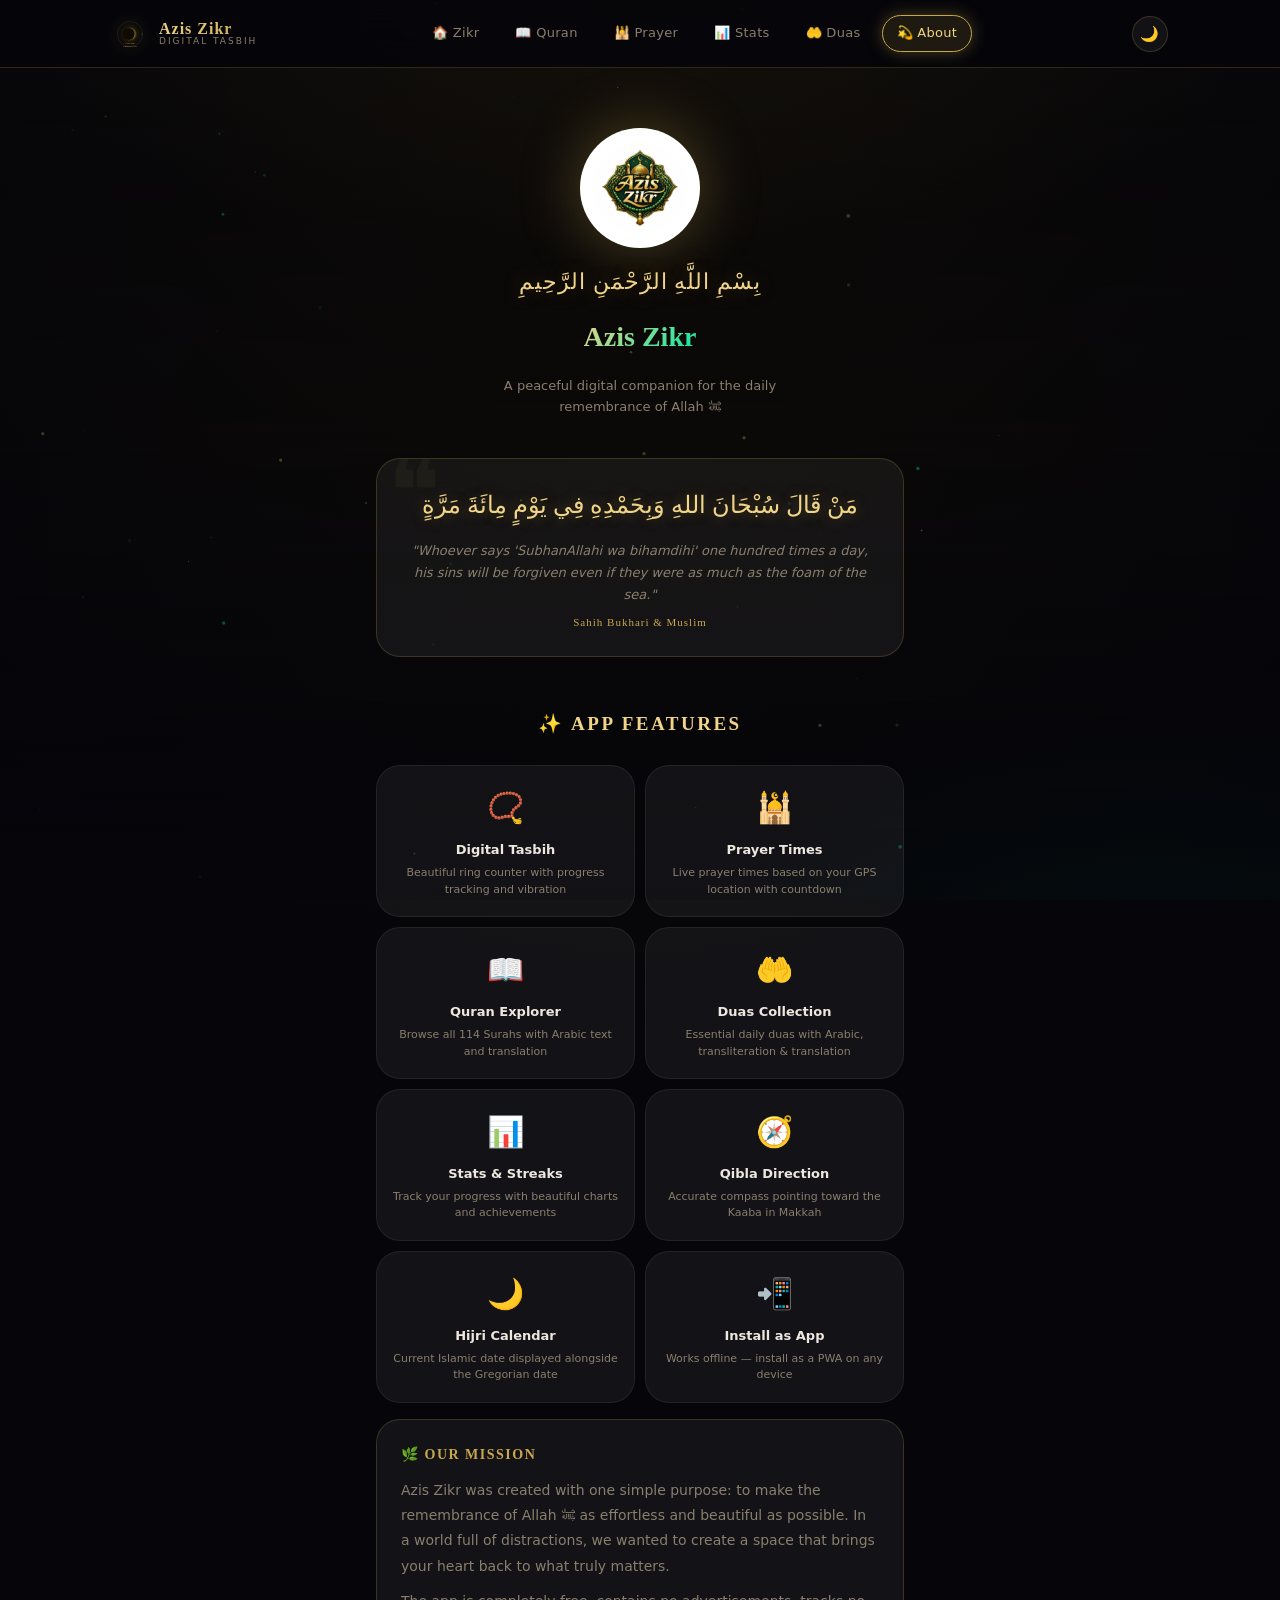
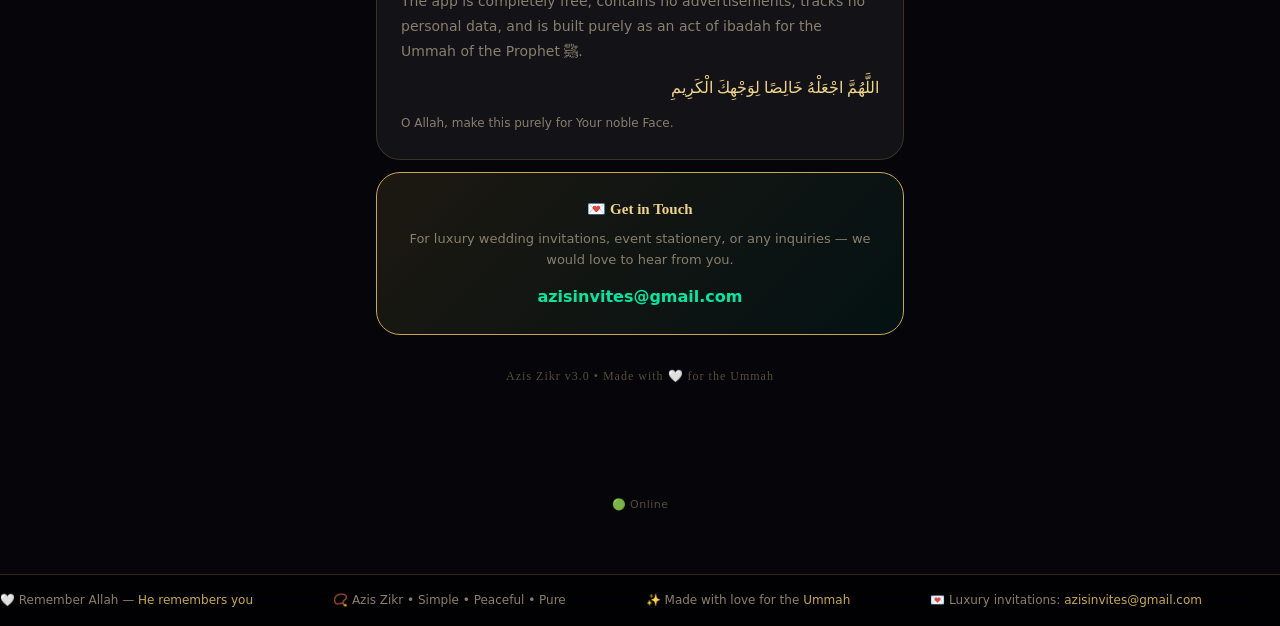
==== about.html @ 1d67a94f "Initial commit Azis Zikr website" ====
<!DOCTYPE html>
<html lang="en">

<head>
    <meta charset="UTF-8">
    <meta name="viewport" content="width=device-width,initial-scale=1">
    <title>Azis Zikr — About</title>
    <link rel="stylesheet" href="css/style.css">
    <meta name="theme-color" content="#c9a84c">
    <style>
        .about-hero {
            text-align: center;
            padding: 60px 20px 40px;
            display: flex;
            flex-direction: column;
            align-items: center;
            gap: 16px
        }

        .about-logo {
            width: 120px;
            height: 120px;
            object-fit: contain;
            border-radius: 50%;
            background: #fff;
            padding: 14px;
            box-shadow: 0 0 60px var(--gold-glow);
            animation: float 5s ease-in-out infinite
        }

        .about-hero h1 {
            font-family: 'Cinzel Decorative', serif;
            font-size: clamp(20px, 5vw, 28px);
            background: linear-gradient(135deg, var(--gold-lt), var(--teal));
            -webkit-background-clip: text;
            -webkit-text-fill-color: transparent;
            background-clip: text
        }

        .about-hero .bismillah {
            font-family: 'Amiri', serif;
            font-size: 22px;
            color: var(--gold-lt);
            text-shadow: 0 0 20px var(--gold-glow);
            letter-spacing: 1px
        }

        .feature-grid {
            display: grid;
            grid-template-columns: repeat(2, 1fr);
            gap: 10px;
            margin-bottom: 16px
        }

        @media(max-width:400px) {
            .feature-grid {
                grid-template-columns: 1fr
            }
        }

        .feature-tile {
            background: var(--surface);
            border: 1px solid var(--border2);
            border-radius: var(--radius-lg);
            padding: 18px 14px;
            text-align: center;
            transition: all .25s
        }

        .feature-tile:hover {
            border-color: var(--gold);
            background: var(--gold-glass);
            box-shadow: 0 0 16px rgba(201, 168, 76, .1);
            transform: translateY(-2px)
        }

        .ft-icon {
            font-size: 30px;
            margin-bottom: 8px
        }

        .ft-title {
            font-size: 13px;
            font-weight: 600;
            color: var(--text);
            margin-bottom: 4px
        }

        .ft-desc {
            font-size: 11px;
            color: var(--text-muted);
            line-height: 1.5
        }

        .about-text-card {
            background: var(--surface);
            border: 1px solid var(--border);
            border-radius: var(--radius-lg);
            padding: 24px;
            margin-bottom: 12px
        }

        .about-text-card h3 {
            font-family: 'Cinzel', serif;
            font-size: 14px;
            color: var(--gold);
            letter-spacing: 1.5px;
            text-transform: uppercase;
            margin-bottom: 12px
        }

        .about-text-card p {
            font-size: 14px;
            color: var(--text-muted);
            line-height: 1.8;
            margin-bottom: 10px
        }

        .about-text-card p:last-child {
            margin-bottom: 0
        }

        .contact-card {
            background: linear-gradient(135deg, rgba(201, 168, 76, .12), rgba(0, 232, 162, .06));
            border: 1px solid var(--gold);
            border-radius: var(--radius-lg);
            padding: 24px;
            text-align: center;
            margin-bottom: 12px
        }

        .contact-card h3 {
            font-family: 'Cinzel', serif;
            font-size: 15px;
            color: var(--gold-lt);
            margin-bottom: 8px
        }

        .contact-card p {
            font-size: 13px;
            color: var(--text-muted);
            margin-bottom: 14px
        }

        .contact-card a {
            color: var(--teal);
            text-decoration: none;
            font-weight: 600
        }

        .contact-card a:hover {
            color: var(--gold-lt)
        }

        .hadith-card {
            background: var(--surface);
            border: 1px solid var(--border);
            border-radius: var(--radius-lg);
            padding: 24px;
            text-align: center;
            position: relative;
            overflow: hidden;
            margin-bottom: 12px
        }

        .hadith-card::before {
            content: '❝';
            position: absolute;
            top: -15px;
            left: 10px;
            font-size: 100px;
            color: var(--gold);
            opacity: .05;
            font-family: 'Amiri', serif;
            line-height: 1
        }

        .hadith-arabic {
            font-family: 'Amiri', serif;
            font-size: clamp(18px, 4vw, 24px);
            color: var(--gold-lt);
            direction: rtl;
            line-height: 1.9;
            margin-bottom: 12px;
            text-shadow: 0 0 15px var(--gold-glow)
        }

        .hadith-en {
            font-size: 13px;
            color: var(--text-muted);
            font-style: italic;
            line-height: 1.7;
            margin-bottom: 8px
        }

        .hadith-src {
            font-family: 'Cinzel', serif;
            font-size: 11px;
            color: var(--gold);
            letter-spacing: 1px
        }

        .version-badge {
            text-align: center;
            padding: 20px;
            font-size: 12px;
            color: var(--text-dim);
            font-family: 'Cinzel', serif;
            letter-spacing: 1px
        }
    </style>
</head>

<body>
    <canvas id="particles"></canvas>
    <video id="bgVideo" autoplay muted loop playsinline>
        <source src="assets/video/background.mp4" type="video/mp4">
    </video>
    <div class="page-overlay"></div>

    <header class="header" id="siteHeader">
        <div class="header-inner">
            <a href="index.html" class="logo">
                <img src="assets/logo.svg" alt="">
                <div class="logo-text"><span class="brand">Azis Zikr</span><span class="tagline">Digital Tasbih</span>
                </div>
            </a>
            <nav class="nav" id="navMenu">
                <a href="index.html">🏠 Zikr</a>
                <a href="quran.html">📖 Quran</a>
                <a href="prayer.html">🕌 Prayer</a>
                <a href="stats.html">📊 Stats</a>
                <a href="duas.html">🤲 Duas</a>
                <a href="about.html">💫 About</a>
            </nav>
            <div class="hdr-right">
                <button class="icon-btn" id="themeBtn">🌙</button>
                <button class="hamburger" id="ham"><span></span><span></span><span></span></button>
            </div>
        </div>
    </header>

    <div class="about-hero">
        <img src="assets/logo1.png" alt="Azis Zikr" class="about-logo">
        <div class="bismillah">بِسْمِ اللَّهِ الرَّحْمَنِ الرَّحِيمِ</div>
        <h1>Azis Zikr</h1>
        <p style="color:var(--text-muted);font-size:13px;max-width:360px">A peaceful digital companion for the daily
            remembrance of Allah ﷻ</p>
    </div>

    <div class="page-wrap" style="padding-top:0">

        <!-- HADITH -->
        <div class="hadith-card">
            <div class="hadith-arabic">مَنْ قَالَ سُبْحَانَ اللهِ وَبِحَمْدِهِ فِي يَوْمٍ مِائَةَ مَرَّةٍ</div>
            <div class="hadith-en">"Whoever says 'SubhanAllahi wa bihamdihi' one hundred times a day, his sins will be
                forgiven even if they were as much as the foam of the sea."</div>
            <div class="hadith-src">Sahih Bukhari & Muslim</div>
        </div>

        <!-- FEATURES -->
        <div class="sec-head">
            <h2>✨ App Features</h2>
        </div>
        <div class="feature-grid">
            <div class="feature-tile">
                <div class="ft-icon">📿</div>
                <div class="ft-title">Digital Tasbih</div>
                <div class="ft-desc">Beautiful ring counter with progress tracking and vibration</div>
            </div>
            <div class="feature-tile">
                <div class="ft-icon">🕌</div>
                <div class="ft-title">Prayer Times</div>
                <div class="ft-desc">Live prayer times based on your GPS location with countdown</div>
            </div>
            <div class="feature-tile">
                <div class="ft-icon">📖</div>
                <div class="ft-title">Quran Explorer</div>
                <div class="ft-desc">Browse all 114 Surahs with Arabic text and translation</div>
            </div>
            <div class="feature-tile">
                <div class="ft-icon">🤲</div>
                <div class="ft-title">Duas Collection</div>
                <div class="ft-desc">Essential daily duas with Arabic, transliteration & translation</div>
            </div>
            <div class="feature-tile">
                <div class="ft-icon">📊</div>
                <div class="ft-title">Stats & Streaks</div>
                <div class="ft-desc">Track your progress with beautiful charts and achievements</div>
            </div>
            <div class="feature-tile">
                <div class="ft-icon">🧭</div>
                <div class="ft-title">Qibla Direction</div>
                <div class="ft-desc">Accurate compass pointing toward the Kaaba in Makkah</div>
            </div>
            <div class="feature-tile">
                <div class="ft-icon">🌙</div>
                <div class="ft-title">Hijri Calendar</div>
                <div class="ft-desc">Current Islamic date displayed alongside the Gregorian date</div>
            </div>
            <div class="feature-tile">
                <div class="ft-icon">📲</div>
                <div class="ft-title">Install as App</div>
                <div class="ft-desc">Works offline — install as a PWA on any device</div>
            </div>
        </div>

        <!-- ABOUT TEXT -->
        <div class="about-text-card">
            <h3>🌿 Our Mission</h3>
            <p>Azis Zikr was created with one simple purpose: to make the remembrance of Allah ﷻ as effortless and
                beautiful as possible. In a world full of distractions, we wanted to create a space that brings your
                heart back to what truly matters.</p>
            <p>The app is completely free, contains no advertisements, tracks no personal data, and is built purely as
                an act of ibadah for the Ummah of the Prophet ﷺ.</p>
            <p style="color:var(--gold-lt);font-family:'Amiri',serif;font-size:16px;direction:rtl;text-align:right">
                اللَّهُمَّ اجْعَلْهُ خَالِصًا لِوَجْهِكَ الْكَرِيمِ</p>
            <p style="font-size:12px">O Allah, make this purely for Your noble Face.</p>
        </div>

        <!-- CONTACT -->
        <div class="contact-card">
            <h3>💌 Get in Touch</h3>
            <p>For luxury wedding invitations, event stationery, or any inquiries — we would love to hear from you.</p>
            <a href="mailto:azisinvites@gmail.com">azisinvites@gmail.com</a>
        </div>

        <div class="version-badge">Azis Zikr v3.0 • Made with 🤍 for the Ummah</div>
    </div>

    <div id="netStatus"></div>
    <footer class="footer">
        <div class="footer-ticker">
            <div class="footer-track">
                <span>🤍 Remember Allah — <em>He remembers you</em></span>
                <span>📿 Azis Zikr • Simple • Peaceful • Pure</span>
                <span>✨ Made with love for the <em>Ummah</em></span>
                <span>💌 Luxury invitations: <em>azisinvites@gmail.com</em></span>
                <span>🤍 Remember Allah — <em>He remembers you</em></span>
                <span>📿 Azis Zikr • Simple • Peaceful • Pure</span>
                <span>✨ Made with love for the <em>Ummah</em></span>
                <span>💌 Luxury invitations: <em>azisinvites@gmail.com</em></span>
            </div>
        </div>
    </footer>
    <script src="js/app.js"></script>
</body>

</html>
---- css/style.css ----
/* =====================================================
   AZIS ZIKR — LUXURY DESIGN SYSTEM v3.0
   Deep Midnight × Antique Gold × Sacred Teal
===================================================== */

/* ── FONTS loaded via <link> in HTML (non-blocking) ── */

/* ── TOKENS ── */
:root {
    --gold: #c9a84c;
    --gold-lt: #f0d488;
    --gold-dk: #8a6d28;
    --gold-glow: rgba(201, 168, 76, .35);
    --gold-glass: rgba(201, 168, 76, .12);
    --teal: #00e8a2;
    --teal-glow: rgba(0, 232, 162, .25);
    --teal-glass: rgba(0, 232, 162, .1);
    --bg: #05050a;
    --bg2: #08080f;
    --surface: rgba(255, 255, 255, .055);
    --surface2: rgba(255, 255, 255, .09);
    --border: rgba(201, 168, 76, .22);
    --border2: rgba(255, 255, 255, .07);
    --text: #ede8df;
    --text-muted: #8a7f6d;
    --text-dim: #544d3f;
    --header-h: 68px;
    --max-w: 560px;
    --radius: 16px;
    --radius-lg: 24px;
    --ease: cubic-bezier(.4, 0, .2, 1);
    --spring: cubic-bezier(.34, 1.56, .64, 1);
}

/* ── RESET ── */
*,
*::before,
*::after {
    box-sizing: border-box;
    margin: 0;
    padding: 0
}

html {
    scroll-behavior: smooth;
    -webkit-tap-highlight-color: transparent
}

body {
    font-family: 'Poppins', system-ui, -apple-system, sans-serif;
    background: var(--bg);
    color: var(--text);
    overflow-x: hidden;
    min-height: 100vh;
    line-height: 1.6;
    background-image: radial-gradient(ellipse 120% 80% at 50% 0%, rgba(20, 15, 5, .95) 0%, rgba(5, 5, 10, 1) 60%)
}

a {
    text-decoration: none;
    color: inherit
}

img {
    max-width: 100%;
    display: block
}

button {
    font-family: 'Poppins', system-ui, sans-serif;
    cursor: pointer;
    border: none;
    background: none
}

input,
select,
textarea {
    font-family: 'Poppins', system-ui, sans-serif
}

::-webkit-scrollbar {
    width: 5px
}

::-webkit-scrollbar-track {
    background: #0a0a12
}

::-webkit-scrollbar-thumb {
    background: var(--gold-dk);
    border-radius: 3px
}

::selection {
    background: var(--gold-glass);
    color: var(--gold-lt)
}

/* ── BACKGROUND ── */
#bgVideo {
    position: fixed;
    inset: 0;
    width: 100%;
    height: 100%;
    object-fit: cover;
    z-index: -10;
    filter: brightness(.18) saturate(.5)
}

.page-overlay {
    position: fixed;
    inset: 0;
    z-index: -5;
    pointer-events: none;
    background: radial-gradient(ellipse 90% 60% at 50% -10%, rgba(201, 168, 76, .07) 0%, transparent 65%),
        radial-gradient(ellipse 60% 50% at 90% 110%, rgba(0, 180, 120, .05) 0%, transparent 60%),
        linear-gradient(180deg, rgba(5, 5, 10, .6) 0%, rgba(5, 5, 10, .25) 50%, rgba(5, 5, 10, .8) 100%)
}

#particles {
    position: fixed;
    inset: 0;
    z-index: -4;
    pointer-events: none;
    opacity: .55
}

/* ── SPLASH ── */
#splash {
    position: fixed;
    inset: 0;
    background: var(--bg);
    display: flex;
    flex-direction: column;
    align-items: center;
    justify-content: center;
    z-index: 9999;
    gap: 18px
}

#splash.hidden,
#splash[style*="display:none"] {
    display: none !important;
    opacity: 0 !important;
    visibility: hidden !important
}

#splash img {
    width: 110px;
    height: 110px;
    border-radius: 50%;
    background: #fff;
    padding: 12px;
    box-shadow: 0 0 60px var(--gold-glow), 0 0 120px rgba(201, 168, 76, .15)
}

#splash .splash-title {
    font-family: 'Cinzel', serif;
    font-size: 22px;
    color: var(--gold);
    letter-spacing: 3px
}

#splash .splash-arabic {
    font-family: 'Amiri', serif;
    font-size: 18px;
    color: var(--text-muted)
}

#splash .splash-bar {
    width: 140px;
    height: 2px;
    background: var(--surface);
    border-radius: 2px;
    overflow: hidden
}

#splash .splash-fill {
    height: 100%;
    background: linear-gradient(90deg, var(--gold), var(--teal));
    border-radius: 2px;
    animation: splashLoad 0.7s ease both
}

@keyframes splashPulse {
    from {
        box-shadow: 0 0 30px var(--gold-glow)
    }

    to {
        box-shadow: 0 0 80px var(--gold-glow), 0 0 160px rgba(201, 168, 76, .12)
    }
}

@keyframes splashLoad {
    from {
        width: 0
    }

    to {
        width: 100%
    }
}

/* ── HEADER ── */
.header {
    position: sticky;
    top: 0;
    z-index: 2000;
    height: var(--header-h);
    background: rgba(5, 5, 10, .88);
    backdrop-filter: blur(22px);
    -webkit-backdrop-filter: blur(22px);
    border-bottom: 1px solid var(--border);
    transition: all .3s var(--ease)
}

.header.scrolled {
    background: rgba(5, 5, 10, .97);
    box-shadow: 0 8px 40px rgba(0, 0, 0, .7), 0 1px 0 var(--border)
}

.header-inner {
    max-width: 1100px;
    margin: auto;
    height: 100%;
    display: flex;
    align-items: center;
    justify-content: space-between;
    padding: 0 22px;
    gap: 12px
}

/* ── LOGO ── */
.logo {
    display: flex;
    align-items: center;
    gap: 11px;
    flex-shrink: 0
}

.logo img {
    width: 36px;
    height: 36px;
    object-fit: contain;
    filter: drop-shadow(0 0 10px var(--gold-glow));
    transition: transform .3s var(--spring)
}

.logo:hover img {
    transform: scale(1.1) rotate(-5deg)
}

.logo-text {
    display: flex;
    flex-direction: column;
    line-height: 1.1
}

.logo-text .brand {
    font-family: 'Cinzel', serif;
    font-size: 16px;
    font-weight: 700;
    background: linear-gradient(135deg, var(--gold-lt), var(--gold));
    -webkit-background-clip: text;
    -webkit-text-fill-color: transparent;
    background-clip: text;
    letter-spacing: 1px
}

.logo-text .tagline {
    font-size: 9px;
    color: var(--text-muted);
    letter-spacing: 2px;
    text-transform: uppercase
}

/* ── NAV ── */
.nav {
    display: flex;
    gap: 6px;
    align-items: center
}

.nav a {
    color: var(--text-muted);
    font-size: 13px;
    font-weight: 500;
    padding: 7px 14px;
    border-radius: 100px;
    border: 1px solid transparent;
    transition: all .25s var(--ease);
    letter-spacing: .3px;
    white-space: nowrap
}

.nav a:hover {
    color: var(--gold);
    background: var(--gold-glass);
    border-color: var(--border)
}

.nav a.active {
    color: var(--gold-lt);
    background: var(--gold-glass);
    border-color: var(--gold);
    box-shadow: 0 0 16px var(--gold-glow)
}

/* ── RIGHT ── */
.hdr-right {
    display: flex;
    align-items: center;
    gap: 7px
}

.icon-btn {
    width: 36px;
    height: 36px;
    border-radius: 50%;
    border: 1px solid var(--border);
    background: var(--surface);
    color: var(--text);
    display: flex;
    align-items: center;
    justify-content: center;
    font-size: 15px;
    transition: all .25s var(--ease);
    flex-shrink: 0
}

.icon-btn:hover {
    background: var(--gold-glass);
    border-color: var(--gold);
    color: var(--gold);
    transform: scale(1.1);
    box-shadow: 0 0 16px var(--gold-glow)
}

/* ── HAMBURGER ── */
.hamburger {
    display: none;
    flex-direction: column;
    justify-content: space-between;
    width: 26px;
    height: 18px;
    padding: 0;
    background: none;
    border: none;
    cursor: pointer
}

.hamburger span {
    display: block;
    height: 2px;
    border-radius: 2px;
    background: var(--gold);
    transition: all .3s var(--ease);
    box-shadow: 0 0 5px var(--gold-glow)
}

.hamburger.active span:nth-child(1) {
    transform: rotate(45deg) translate(4px, 4px)
}

.hamburger.active span:nth-child(2) {
    opacity: 0;
    transform: scaleX(0)
}

.hamburger.active span:nth-child(3) {
    transform: rotate(-45deg) translate(4px, -4px)
}

@media(max-width:820px) {
    .nav {
        position: fixed;
        top: var(--header-h);
        right: -280px;
        width: 260px;
        height: calc(100vh - var(--header-h));
        background: rgba(6, 6, 12, .98);
        flex-direction: column;
        align-items: stretch;
        padding: 28px 20px;
        gap: 6px;
        transition: right .35s var(--ease);
        backdrop-filter: blur(24px);
        border-left: 1px solid var(--border);
        z-index: 9999;
        overflow-y: auto
    }

    .nav.active {
        right: 0
    }

    .nav a {
        padding: 13px 18px;
        border-radius: 12px;
        font-size: 15px
    }

    .hamburger {
        display: flex
    }
}

/* ── PAGE WRAPPER ── */
.page-wrap {
    max-width: var(--max-w);
    margin: 0 auto;
    padding: 0 16px 80px
}

/* ── SECTION HEADERS ── */
.sec-head {
    text-align: center;
    padding: 40px 16px 20px;
    max-width: var(--max-w);
    margin: auto
}

.sec-head h2 {
    font-family: 'Cinzel', serif;
    font-size: clamp(15px, 3.5vw, 19px);
    color: var(--gold-lt);
    letter-spacing: 2.5px;
    text-transform: uppercase;
    margin-bottom: 6px
}

.sec-head p {
    font-size: 13px;
    color: var(--text-muted);
    line-height: 1.6
}

.sec-divider {
    display: flex;
    align-items: center;
    gap: 14px;
    padding: 8px 0 4px;
    max-width: var(--max-w);
    margin: auto
}

.sec-divider::before,
.sec-divider::after {
    content: '';
    flex: 1;
    height: 1px;
    background: linear-gradient(90deg, transparent, var(--border), transparent)
}

.sec-divider span {
    font-family: 'Amiri', serif;
    font-size: 18px;
    color: var(--gold);
    opacity: .7
}

/* ── GLASS CARD ── */
.glass-card {
    background: var(--surface);
    backdrop-filter: blur(16px);
    -webkit-backdrop-filter: blur(16px);
    border: 1px solid var(--border);
    border-radius: var(--radius-lg);
    overflow: hidden;
    transition: border-color .25s, box-shadow .25s
}

.glass-card:hover {
    border-color: rgba(201, 168, 76, .4);
    box-shadow: 0 8px 32px rgba(0, 0, 0, .3), 0 0 20px rgba(201, 168, 76, .06)
}

/* ── BUTTONS ── */
.btn {
    display: inline-flex;
    align-items: center;
    justify-content: center;
    gap: 8px;
    padding: 13px 26px;
    border-radius: var(--radius);
    font-size: 14px;
    font-weight: 600;
    transition: all .25s var(--ease);
    cursor: pointer;
    letter-spacing: .3px;
    white-space: nowrap
}

.btn-gold {
    background: linear-gradient(135deg, rgba(201, 168, 76, .25), rgba(201, 168, 76, .1));
    border: 1px solid var(--gold);
    color: var(--gold-lt);
    box-shadow: 0 0 20px rgba(201, 168, 76, .1), inset 0 1px 0 rgba(255, 255, 255, .06)
}

.btn-gold:hover {
    background: linear-gradient(135deg, rgba(201, 168, 76, .4), rgba(201, 168, 76, .2));
    box-shadow: 0 0 35px var(--gold-glow);
    transform: translateY(-2px)
}

.btn-gold:active {
    transform: translateY(0)
}

.btn-ghost {
    border: 1px solid var(--border2);
    color: var(--text-muted);
    background: var(--surface)
}

.btn-ghost:hover {
    border-color: var(--border);
    color: var(--gold);
    background: var(--gold-glass);
    transform: translateY(-1px)
}

.btn-teal {
    background: linear-gradient(135deg, rgba(0, 232, 162, .2), rgba(0, 232, 162, .08));
    border: 1px solid rgba(0, 232, 162, .4);
    color: var(--teal)
}

.btn-teal:hover {
    background: linear-gradient(135deg, rgba(0, 232, 162, .35), rgba(0, 232, 162, .15));
    box-shadow: 0 0 24px var(--teal-glow);
    transform: translateY(-2px)
}

.btn-block {
    width: 100%;
    max-width: var(--max-w)
}

.btn-sm {
    padding: 8px 16px;
    font-size: 12px;
    border-radius: 10px
}

.btn-icon {
    width: 38px;
    height: 38px;
    padding: 0;
    border-radius: 50%;
    flex-shrink: 0
}

/* ── HERO ── */
.hero {
    min-height: calc(100vh - var(--header-h));
    display: flex;
    flex-direction: column;
    align-items: center;
    justify-content: center;
    gap: 20px;
    padding: 50px 20px 40px;
    text-align: center
}

.hero-logo {
    width: 130px;
    height: 130px;
    object-fit: contain;
    border-radius: 50%;
    background: #fff;
    padding: 14px;
    box-shadow: 0 0 50px var(--gold-glow), 0 24px 60px rgba(0, 0, 0, .5);
    animation: float 5s ease-in-out infinite
}

@keyframes float {

    0%,
    100% {
        transform: translateY(0);
        box-shadow: 0 0 50px var(--gold-glow), 0 24px 60px rgba(0, 0, 0, .5)
    }

    50% {
        transform: translateY(-12px);
        box-shadow: 0 0 70px var(--gold-glow), 0 36px 80px rgba(0, 0, 0, .4)
    }
}

.hero-bismillah {
    font-family: 'Amiri', serif;
    font-size: clamp(20px, 5vw, 30px);
    color: var(--gold-lt);
    text-shadow: 0 0 30px var(--gold-glow);
    letter-spacing: 1px;
    line-height: 1.5
}

.hero-sub {
    font-size: 13px;
    color: var(--text-muted);
    max-width: 380px
}

/* ── STATS PILLS ── */
.stats-row {
    display: flex;
    gap: 12px;
    flex-wrap: wrap;
    justify-content: center
}

.stat-pill {
    background: var(--surface);
    border: 1px solid var(--border);
    border-radius: 100px;
    padding: 9px 20px;
    display: flex;
    align-items: center;
    gap: 10px;
    backdrop-filter: blur(10px);
    transition: all .25s
}

.stat-pill:hover {
    border-color: rgba(201, 168, 76, .4);
    background: var(--gold-glass)
}

.stat-pill .icon {
    font-size: 18px
}

.stat-pill .val {
    font-family: 'Cinzel', serif;
    font-size: 17px;
    font-weight: 700;
    color: var(--teal);
    text-shadow: 0 0 12px var(--teal-glow);
    line-height: 1
}

.stat-pill .lbl {
    font-size: 10px;
    color: var(--text-muted);
    text-transform: uppercase;
    letter-spacing: .8px
}

/* ── TASBIH ── */
.tasbih-section {
    display: flex;
    flex-direction: column;
    align-items: center;
    gap: 16px;
    padding: 10px 0
}

.tasbih-ring {
    position: relative;
    width: 170px;
    height: 170px
}

.tasbih-svg {
    position: absolute;
    inset: 0;
    transform: rotate(-90deg)
}

.tasbih-svg .track {
    fill: none;
    stroke: rgba(255, 255, 255, .06);
    stroke-width: 3
}

.tasbih-svg .fill {
    fill: none;
    stroke: url(#ringGrad);
    stroke-width: 3;
    stroke-linecap: round;
    stroke-dasharray: 502;
    stroke-dashoffset: 502;
    transition: stroke-dashoffset .4s var(--ease)
}

#tasbihBtn {
    width: 150px;
    height: 150px;
    border-radius: 50%;
    border: 1.5px solid var(--gold);
    background: radial-gradient(circle at 38% 38%, rgba(201, 168, 76, .18), rgba(5, 5, 10, .95));
    color: var(--gold-lt);
    font-family: 'Cinzel', serif;
    font-size: 42px;
    font-weight: 700;
    cursor: pointer;
    transition: all .2s var(--ease);
    position: absolute;
    inset: 10px;
    display: flex;
    align-items: center;
    justify-content: center;
    box-shadow: 0 0 30px var(--gold-glow), inset 0 0 30px rgba(201, 168, 76, .04);
    overflow: hidden
}

#tasbihBtn:hover {
    transform: scale(1.04);
    box-shadow: 0 0 55px var(--gold-glow)
}

#tasbihBtn:active {
    transform: scale(.95)
}

#tasbihBtn.pop {
    animation: tapPop .25s var(--spring)
}

@keyframes tapPop {
    0% {
        transform: scale(1)
    }

    50% {
        transform: scale(.92)
    }

    100% {
        transform: scale(1)
    }
}

.tasbih-meta {
    text-align: center
}

.tasbih-name {
    font-family: 'Amiri', serif;
    font-size: 17px;
    color: var(--gold-lt);
    letter-spacing: .5px
}

.tasbih-progress-txt {
    font-size: 12px;
    color: var(--text-muted);
    margin-top: 2px
}

.tasbih-targets {
    display: flex;
    gap: 7px;
    flex-wrap: wrap;
    justify-content: center
}

.t-chip {
    padding: 5px 14px;
    border-radius: 100px;
    border: 1px solid var(--border2);
    background: var(--surface);
    color: var(--text-muted);
    font-size: 12px;
    cursor: pointer;
    transition: all .2s;
    font-family: 'Poppins', sans-serif
}

.t-chip:hover,
.t-chip.on {
    background: var(--gold-glass);
    border-color: var(--gold);
    color: var(--gold-lt);
    box-shadow: 0 0 10px var(--gold-glow)
}

.tasbih-row {
    display: flex;
    gap: 8px;
    align-items: center;
    flex-wrap: wrap;
    justify-content: center
}

.tasbih-select {
    background: var(--surface);
    border: 1px solid var(--border);
    color: var(--text);
    border-radius: 10px;
    padding: 8px 14px;
    font-size: 13px;
    cursor: pointer;
    outline: none;
    transition: border-color .2s
}

.tasbih-select:focus {
    border-color: var(--gold)
}

/* ── ZIKR GRID ── */
.zikr-list {
    display: flex;
    flex-direction: column;
    gap: 8px
}

.zikr-card {
    background: var(--surface);
    border: 1px solid var(--border2);
    border-radius: var(--radius);
    overflow: hidden;
    transition: border-color .25s, box-shadow .25s
}

.zikr-card:hover {
    border-color: rgba(201, 168, 76, .35)
}

.zikr-card.open {
    border-color: var(--gold);
    box-shadow: 0 0 20px rgba(201, 168, 76, .1)
}

.zikr-prog-bar {
    height: 2px;
    background: rgba(255, 255, 255, .05);
    overflow: hidden
}

.zikr-prog-fill {
    height: 100%;
    background: linear-gradient(90deg, var(--gold), var(--teal));
    transition: width .4s var(--ease);
    box-shadow: 0 0 6px var(--gold-glow)
}

.zikr-top {
    display: flex;
    align-items: center;
    gap: 12px;
    padding: 14px 16px;
    cursor: pointer;
    user-select: none
}

.zikr-idx {
    width: 26px;
    height: 26px;
    border-radius: 50%;
    border: 1px solid var(--border);
    background: var(--gold-glass);
    font-size: 11px;
    color: var(--gold);
    font-weight: 600;
    display: flex;
    align-items: center;
    justify-content: center;
    flex-shrink: 0
}

.zikr-title {
    font-family: 'Amiri', serif;
    font-size: 17px;
    font-weight: 400;
    flex: 1;
    color: var(--text)
}

.zikr-badge {
    font-family: 'Cinzel', serif;
    font-size: 14px;
    color: var(--teal);
    min-width: 30px;
    text-align: right;
    text-shadow: 0 0 8px var(--teal-glow)
}

.zikr-chevron {
    color: var(--gold);
    font-size: 16px;
    transition: transform .3s var(--ease);
    flex-shrink: 0
}

.zikr-card.open .zikr-chevron {
    transform: rotate(45deg)
}

.zikr-body {
    max-height: 0;
    overflow: hidden;
    transition: max-height .35s var(--ease)
}

.zikr-card.open .zikr-body {
    max-height: 120px
}

.zikr-inner {
    padding: 4px 16px 16px;
    display: flex;
    align-items: center;
    gap: 12px
}

.zikr-num-big {
    font-family: 'Cinzel', serif;
    font-size: 34px;
    font-weight: 700;
    color: var(--teal);
    text-shadow: 0 0 16px var(--teal-glow);
    min-width: 52px
}

.zikr-btns {
    display: flex;
    gap: 7px;
    flex-wrap: wrap
}

/* ── AYAH CARD ── */
.ayah-card {
    background: var(--surface);
    border: 1px solid var(--border);
    border-radius: var(--radius-lg);
    padding: 26px 22px;
    text-align: center;
    position: relative;
    overflow: hidden;
    transition: all .3s
}

.ayah-card::before {
    content: '❝';
    position: absolute;
    top: -8px;
    left: 10px;
    font-size: 90px;
    color: var(--gold);
    opacity: .06;
    font-family: 'Amiri', serif;
    line-height: 1;
    pointer-events: none
}

.ayah-arabic {
    font-family: 'Amiri', serif;
    font-size: clamp(20px, 5vw, 28px);
    color: var(--gold-lt);
    line-height: 1.9;
    direction: rtl;
    margin-bottom: 14px;
    text-shadow: 0 0 20px var(--gold-glow)
}

.ayah-en {
    font-size: 13px;
    color: var(--text-muted);
    line-height: 1.7;
    font-style: italic;
    margin-bottom: 10px
}

.ayah-ref {
    font-family: 'Cinzel', serif;
    font-size: 11px;
    color: var(--gold);
    letter-spacing: 1.5px;
    text-transform: uppercase
}

.ayah-nav {
    display: flex;
    gap: 8px;
    justify-content: center;
    margin-top: 14px
}

/* ── PRAYER TIMES ── */
.prayer-card {
    background: var(--surface);
    border: 1px solid var(--border);
    border-radius: var(--radius-lg);
    overflow: hidden
}

.prayer-head {
    padding: 18px 20px 14px;
    text-align: center;
    border-bottom: 1px solid var(--border2)
}

.prayer-head h3 {
    font-family: 'Cinzel', serif;
    font-size: 14px;
    color: var(--gold);
    letter-spacing: 2px;
    text-transform: uppercase
}

.prayer-loc {
    font-size: 11px;
    color: var(--text-muted);
    margin-top: 4px
}

.prayer-countdown {
    font-family: 'Cinzel', serif;
    font-size: 13px;
    color: var(--teal);
    margin-top: 6px;
    text-shadow: 0 0 10px var(--teal-glow)
}

.prayer-rows {
    padding: 8px 0
}

.prayer-row {
    display: flex;
    align-items: center;
    gap: 12px;
    padding: 11px 20px;
    transition: background .2s
}

.prayer-row:hover {
    background: var(--surface2)
}

.prayer-row.nxt {
    background: var(--gold-glass);
    border-left: 2px solid var(--gold)
}

.prayer-icon {
    font-size: 16px;
    width: 24px;
    text-align: center
}

.prayer-name {
    font-size: 14px;
    font-weight: 500;
    flex: 1
}

.prayer-row.nxt .prayer-name {
    color: var(--gold-lt)
}

.nxt-badge {
    font-size: 9px;
    background: var(--gold);
    color: #000;
    padding: 2px 7px;
    border-radius: 100px;
    font-weight: 700;
    letter-spacing: .5px
}

.prayer-time {
    font-family: 'Cinzel', serif;
    font-size: 14px;
    color: var(--teal)
}

.prayer-row.nxt .prayer-time {
    color: var(--gold-lt)
}

/* ── STREAK CALENDAR ── */
.streak-card {
    background: var(--surface);
    border: 1px solid var(--border);
    border-radius: var(--radius-lg);
    padding: 20px
}

.streak-top {
    display: flex;
    justify-content: space-between;
    align-items: center;
    margin-bottom: 16px
}

.streak-top h3 {
    font-family: 'Cinzel', serif;
    font-size: 13px;
    color: var(--gold);
    letter-spacing: 1.5px;
    text-transform: uppercase
}

.streak-flame {
    font-size: 24px
}

.week-grid {
    display: grid;
    grid-template-columns: repeat(7, 1fr);
    gap: 6px
}

.wday {
    aspect-ratio: 1;
    border-radius: 8px;
    background: rgba(255, 255, 255, .04);
    border: 1px solid rgba(255, 255, 255, .05);
    display: flex;
    flex-direction: column;
    align-items: center;
    justify-content: center;
    font-size: 9px;
    color: var(--text-dim);
    gap: 3px;
    transition: all .25s
}

.wday.done {
    background: var(--gold-glass);
    border-color: var(--gold);
    box-shadow: 0 0 10px var(--gold-glow)
}

.wday.today {
    border-color: var(--teal);
    box-shadow: 0 0 10px var(--teal-glow)
}

.wday .dot {
    width: 5px;
    height: 5px;
    border-radius: 50%;
    background: var(--gold)
}

.wday.today .dot {
    background: var(--teal)
}

/* ── QURAN PLAYER ── */
.quran-card {
    background: var(--surface);
    border: 1px solid var(--border);
    border-radius: var(--radius-lg);
    padding: 22px;
    text-align: center
}

.quran-surah {
    font-family: 'Amiri', serif;
    font-size: clamp(16px, 4vw, 22px);
    color: var(--gold-lt);
    direction: rtl;
    line-height: 2;
    margin-bottom: 8px
}

.quran-info {
    font-size: 12px;
    color: var(--text-muted);
    margin-bottom: 16px
}

.quran-controls {
    display: flex;
    gap: 10px;
    justify-content: center;
    align-items: center;
    flex-wrap: wrap
}

.quran-progress {
    height: 3px;
    background: rgba(255, 255, 255, .08);
    border-radius: 3px;
    margin: 14px 0;
    overflow: hidden
}

.quran-prog-fill {
    height: 100%;
    background: linear-gradient(90deg, var(--gold), var(--teal));
    width: 0%;
    transition: width .5s linear
}

/* ── TOAST ── */
.toast-wrap {
    position: fixed;
    bottom: 28px;
    left: 50%;
    transform: translateX(-50%);
    z-index: 9000;
    display: flex;
    flex-direction: column;
    gap: 8px;
    align-items: center;
    pointer-events: none;
    width: max-content;
    max-width: 90vw
}

.toast {
    background: rgba(8, 8, 16, .97);
    border: 1px solid var(--gold);
    color: var(--gold-lt);
    padding: 10px 22px;
    border-radius: 100px;
    font-size: 13px;
    font-weight: 500;
    backdrop-filter: blur(14px);
    box-shadow: 0 8px 32px rgba(0, 0, 0, .5), 0 0 20px var(--gold-glow);
    animation: toastIn .3s var(--spring) both;
    white-space: nowrap;
    letter-spacing: .2px
}

.toast.bye {
    animation: toastOut .3s var(--ease) forwards
}

@keyframes toastIn {
    from {
        opacity: 0;
        transform: translateY(14px) scale(.93)
    }

    to {
        opacity: 1;
        transform: translateY(0) scale(1)
    }
}

@keyframes toastOut {
    to {
        opacity: 0;
        transform: translateY(-8px) scale(.93)
    }
}

/* ── MILESTONE ── */
.milestone-bg {
    position: fixed;
    inset: 0;
    background: rgba(0, 0, 0, .82);
    z-index: 8800;
    display: flex;
    align-items: center;
    justify-content: center;
    backdrop-filter: blur(8px);
    animation: fadeIn .3s ease
}

.milestone-bg.off {
    display: none
}

.milestone-box {
    background: linear-gradient(145deg, rgba(10, 10, 18, .99), rgba(5, 5, 8, .99));
    border: 1px solid var(--gold);
    border-radius: var(--radius-lg);
    padding: 44px 32px;
    text-align: center;
    max-width: 320px;
    width: 90%;
    box-shadow: 0 0 80px var(--gold-glow), 0 40px 80px rgba(0, 0, 0, .5);
    animation: milestoneIn .55s var(--spring)
}

.milestone-emoji {
    font-size: 56px;
    margin-bottom: 14px
}

.milestone-box h2 {
    font-family: 'Cinzel', serif;
    color: var(--gold-lt);
    font-size: 22px;
    margin-bottom: 8px
}

.milestone-box p {
    color: var(--text-muted);
    font-size: 14px;
    line-height: 1.6
}

@keyframes milestoneIn {
    from {
        transform: scale(.6) translateY(20px);
        opacity: 0
    }

    to {
        transform: scale(1) translateY(0);
        opacity: 1
    }
}

/* ── RIPPLE ── */
.ripple {
    position: absolute;
    border-radius: 50%;
    width: 50px;
    height: 50px;
    background: rgba(201, 168, 76, .35);
    transform: scale(0);
    animation: rippleGo .6s ease-out forwards;
    pointer-events: none;
    margin-left: -25px;
    margin-top: -25px
}

@keyframes rippleGo {
    to {
        transform: scale(5);
        opacity: 0
    }
}

/* ── FOOTER ── */
.footer {
    margin-top: 50px;
    padding: 16px 0;
    background: rgba(0, 0, 0, .7);
    backdrop-filter: blur(14px);
    border-top: 1px solid var(--border)
}

.footer-ticker {
    width: 100%;
    overflow: hidden
}

.footer-track {
    display: flex;
    gap: 80px;
    width: max-content;
    animation: ticker 35s linear infinite
}

.footer-track span {
    white-space: nowrap;
    font-size: 12px;
    color: var(--text-muted)
}

.footer-track em {
    color: var(--gold);
    font-style: normal
}

@keyframes ticker {
    from {
        transform: translateX(0)
    }

    to {
        transform: translateX(-50%)
    }
}

/* ── NET STATUS ── */
#netStatus {
    text-align: center;
    padding: 10px;
    font-size: 11px;
    color: var(--text-dim);
    letter-spacing: .5px
}

/* ── ANIMATIONS ── */
@keyframes fadeIn {
    from {
        opacity: 0
    }

    to {
        opacity: 1
    }
}

@keyframes fadeUp {
    from {
        opacity: 0;
        transform: translateY(18px)
    }

    to {
        opacity: 1;
        transform: translateY(0)
    }
}

/* ── LIGHT MODE ── */
body.light {
    --bg: #f0ebe0;
    --bg2: #e8e0d0;
    --surface: rgba(0, 0, 0, .05);
    --surface2: rgba(0, 0, 0, .09);
    --border: rgba(150, 115, 50, .3);
    --border2: rgba(0, 0, 0, .08);
    --text: #1a1208;
    --text-muted: #6b5a35;
    --text-dim: #b0a080
}

body.light .header {
    background: rgba(240, 235, 224, .92)
}

body.light #bgVideo {
    filter: brightness(.08) saturate(.3)
}

body.light .logo-text .brand {
    filter: none
}

/* ── RESPONSIVE ── */
@media(max-width:480px) {
    .hero {
        padding: 36px 14px 28px;
        gap: 15px
    }

    .hero-logo {
        width: 110px;
        height: 110px
    }

    .stats-row {
        gap: 8px
    }

    .stat-pill {
        padding: 7px 13px
    }

    #tasbihBtn {
        width: 130px;
        height: 130px;
        font-size: 36px
    }

    .tasbih-ring {
        width: 150px;
        height: 150px
    }

    .page-wrap {
        padding: 0 12px 60px
    }
}

@media(max-width:360px) {
    .stat-pill .val {
        font-size: 15px
    }

    .stat-pill {
        padding: 6px 10px
    }
}
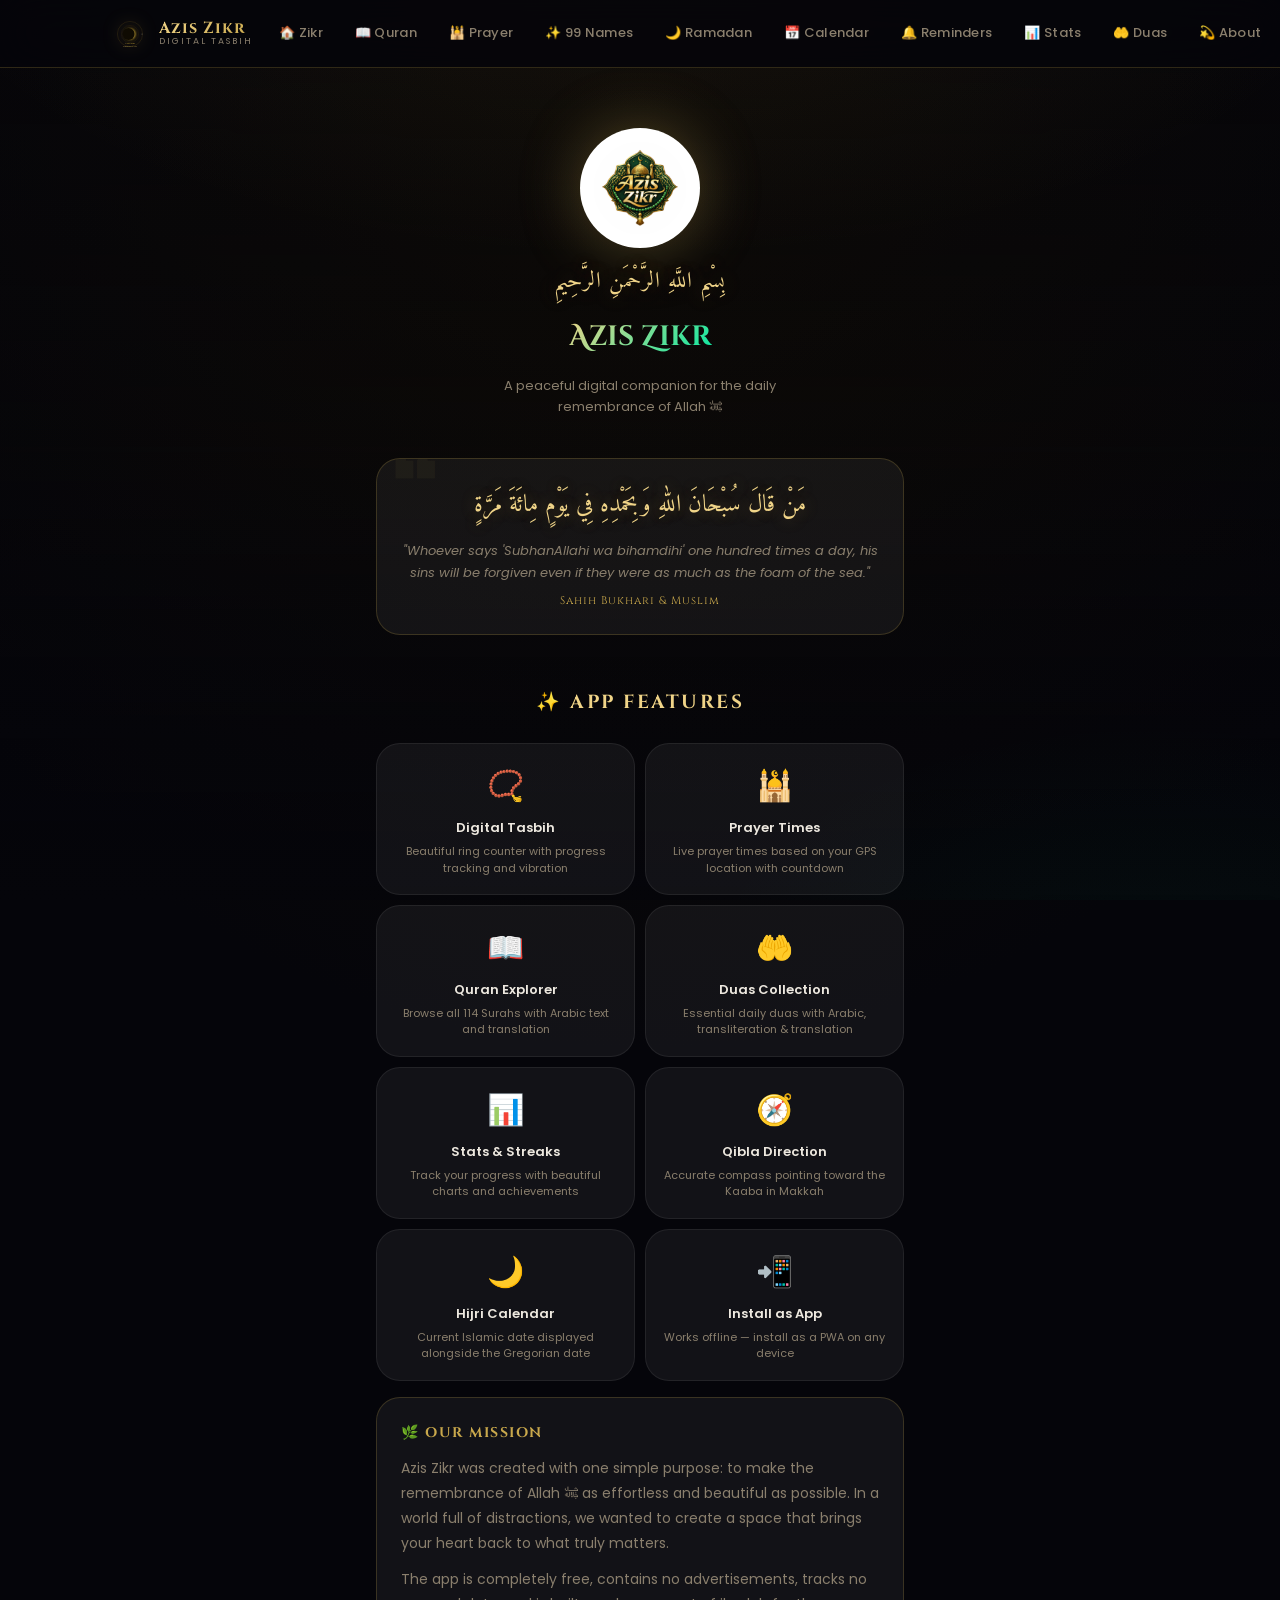
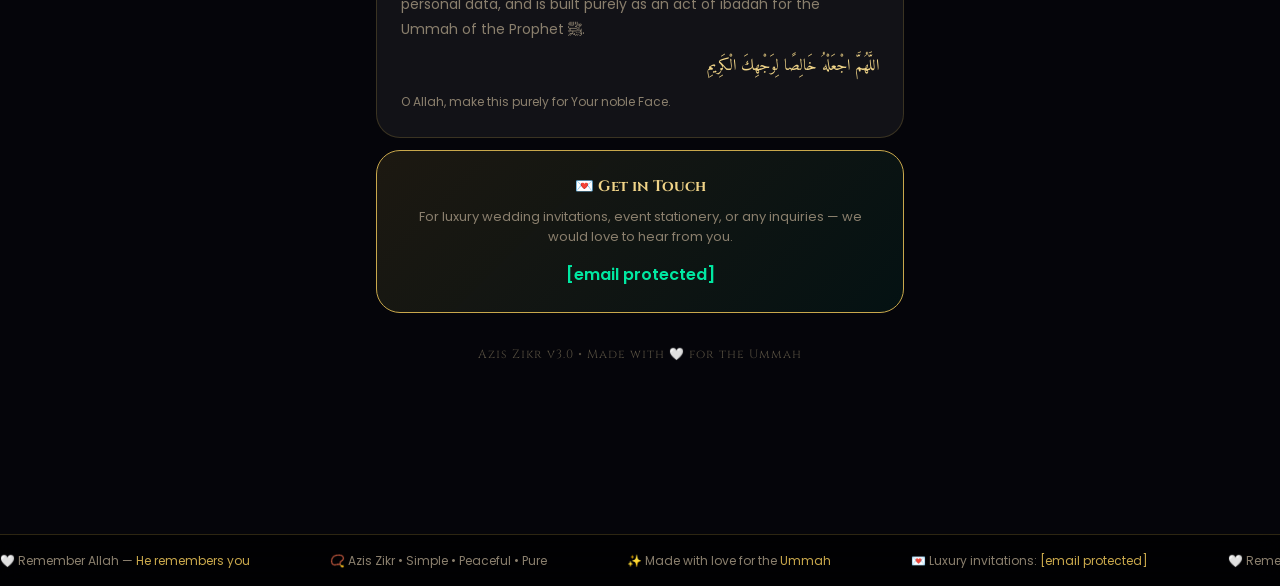
==== commit da0a7ea4: "fix issues" ====
--- a/about.html
+++ b/about.html
@@ -1,349 +1,131 @@
 <!DOCTYPE html>
 <html lang="en">
+<head><script>if("serviceWorker"in navigator){navigator.serviceWorker.getRegistrations().then(r=>r.forEach(x=>x.unregister()));if(window.caches)caches.keys().then(k=>k.forEach(x=>caches.delete(x)));}</script>
+<meta charset="UTF-8"><meta name="viewport" content="width=device-width,initial-scale=1,viewport-fit=cover"><meta http-equiv="Cache-Control" content="no-cache, no-store, must-revalidate"><meta http-equiv="Pragma" content="no-cache"><meta http-equiv="Expires" content="0">
+<title>Azis Zikr — About</title>
+<link rel="stylesheet" href="css/style.css?v=5">
+<link rel="preconnect" href="https://fonts.googleapis.com">
+<link rel="preconnect" href="https://fonts.gstatic.com" crossorigin>
+<link href="https://fonts.googleapis.com/css2?family=Amiri:ital,wght@0,400;0,700;1,400&family=Cinzel+Decorative:wght@400;700&family=Cinzel:wght@400;500;600;700&family=Poppins:wght@300;400;500;600;700&display=swap" rel="stylesheet">
+<meta name="theme-color" content="#c9a84c">
+<style>
+.about-hero{text-align:center;padding:60px 20px 40px;display:flex;flex-direction:column;align-items:center;gap:16px}
+.about-logo{width:120px;height:120px;object-fit:contain;border-radius:50%;background:#fff;padding:14px;box-shadow:0 0 60px var(--gold-glow);animation:float 5s ease-in-out infinite}
+.about-hero h1{font-family:'Cinzel Decorative',serif;font-size:clamp(20px,5vw,28px);background:linear-gradient(135deg,var(--gold-lt),var(--teal));-webkit-background-clip:text;-webkit-text-fill-color:transparent;background-clip:text}
+.about-hero .bismillah{font-family:'Amiri',serif;font-size:22px;color:var(--gold-lt);text-shadow:0 0 20px var(--gold-glow);letter-spacing:1px}
 
-<head>
-    <meta charset="UTF-8">
-    <meta name="viewport" content="width=device-width,initial-scale=1">
-    <title>Azis Zikr — About</title>
-    <link rel="stylesheet" href="css/style.css">
-    <meta name="theme-color" content="#c9a84c">
-    <style>
-        .about-hero {
-            text-align: center;
-            padding: 60px 20px 40px;
-            display: flex;
-            flex-direction: column;
-            align-items: center;
-            gap: 16px
-        }
+.feature-grid{display:grid;grid-template-columns:repeat(2,1fr);gap:10px;margin-bottom:16px}
+@media(max-width:400px){.feature-grid{grid-template-columns:1fr}}
+.feature-tile{background:var(--surface);border:1px solid var(--border2);border-radius:var(--radius-lg);padding:18px 14px;text-align:center;transition:all .25s}
+.feature-tile:hover{border-color:var(--gold);background:var(--gold-glass);box-shadow:0 0 16px rgba(201,168,76,.1);transform:translateY(-2px)}
+.ft-icon{font-size:30px;margin-bottom:8px}
+.ft-title{font-size:13px;font-weight:600;color:var(--text);margin-bottom:4px}
+.ft-desc{font-size:11px;color:var(--text-muted);line-height:1.5}
 
-        .about-logo {
-            width: 120px;
-            height: 120px;
-            object-fit: contain;
-            border-radius: 50%;
-            background: #fff;
-            padding: 14px;
-            box-shadow: 0 0 60px var(--gold-glow);
-            animation: float 5s ease-in-out infinite
-        }
+.about-text-card{background:var(--surface);border:1px solid var(--border);border-radius:var(--radius-lg);padding:24px;margin-bottom:12px}
+.about-text-card h3{font-family:'Cinzel',serif;font-size:14px;color:var(--gold);letter-spacing:1.5px;text-transform:uppercase;margin-bottom:12px}
+.about-text-card p{font-size:14px;color:var(--text-muted);line-height:1.8;margin-bottom:10px}
+.about-text-card p:last-child{margin-bottom:0}
 
-        .about-hero h1 {
-            font-family: 'Cinzel Decorative', serif;
-            font-size: clamp(20px, 5vw, 28px);
-            background: linear-gradient(135deg, var(--gold-lt), var(--teal));
-            -webkit-background-clip: text;
-            -webkit-text-fill-color: transparent;
-            background-clip: text
-        }
+.contact-card{background:linear-gradient(135deg,rgba(201,168,76,.12),rgba(0,232,162,.06));border:1px solid var(--gold);border-radius:var(--radius-lg);padding:24px;text-align:center;margin-bottom:12px}
+.contact-card h3{font-family:'Cinzel',serif;font-size:15px;color:var(--gold-lt);margin-bottom:8px}
+.contact-card p{font-size:13px;color:var(--text-muted);margin-bottom:14px}
+.contact-card a{color:var(--teal);text-decoration:none;font-weight:600}
+.contact-card a:hover{color:var(--gold-lt)}
 
-        .about-hero .bismillah {
-            font-family: 'Amiri', serif;
-            font-size: 22px;
-            color: var(--gold-lt);
-            text-shadow: 0 0 20px var(--gold-glow);
-            letter-spacing: 1px
-        }
+.hadith-card{background:var(--surface);border:1px solid var(--border);border-radius:var(--radius-lg);padding:24px;text-align:center;position:relative;overflow:hidden;margin-bottom:12px}
+.hadith-card::before{content:'❝';position:absolute;top:-15px;left:10px;font-size:100px;color:var(--gold);opacity:.05;font-family:'Amiri',serif;line-height:1}
+.hadith-arabic{font-family:'Amiri',serif;font-size:clamp(18px,4vw,24px);color:var(--gold-lt);direction:rtl;line-height:1.9;margin-bottom:12px;text-shadow:0 0 15px var(--gold-glow)}
+.hadith-en{font-size:13px;color:var(--text-muted);font-style:italic;line-height:1.7;margin-bottom:8px}
+.hadith-src{font-family:'Cinzel',serif;font-size:11px;color:var(--gold);letter-spacing:1px}
 
-        .feature-grid {
-            display: grid;
-            grid-template-columns: repeat(2, 1fr);
-            gap: 10px;
-            margin-bottom: 16px
-        }
+.version-badge{text-align:center;padding:20px;font-size:12px;color:var(--text-dim);font-family:'Cinzel',serif;letter-spacing:1px}
+</style>
+</head>
+<body>
+<canvas id="particles"></canvas>
+<video id="bgVideo" autoplay muted loop playsinline><source src="assets/video/background.mp4" type="video/mp4"></video>
+<div class="page-overlay"></div>
 
-        @media(max-width:400px) {
-            .feature-grid {
-                grid-template-columns: 1fr
-            }
-        }
+<header class="header" id="siteHeader">
+  <div class="header-inner">
+    <a href="index.html" class="logo">
+      <img src="assets/logo.svg" alt="">
+      <div class="logo-text"><span class="brand">Azis Zikr</span><span class="tagline">Digital Tasbih</span></div>
+    </a>
+        <nav class="nav" id="navMenu">
+      <a href="index.html">🏠 Zikr</a>
+      <a href="quran.html">📖 Quran</a>
+      <a href="prayer.html">🕌 Prayer</a>
+      <a href="asmaul.html">✨ 99 Names</a>
+      <a href="ramadan.html">🌙 Ramadan</a>
+      <a href="calendar.html">📅 Calendar</a>
+      <a href="reminders.html">🔔 Reminders</a>
+      <a href="stats.html">📊 Stats</a>
+      <a href="duas.html">🤲 Duas</a>
+      <a href="about.html">💫 About</a>
+    </nav>
+    <div class="hdr-right">
+      <button class="icon-btn" id="themeBtn">🌙</button>
+      <button class="hamburger" id="ham"><span></span><span></span><span></span></button>
+    </div>
+  </div>
+</header>
 
-        .feature-tile {
-            background: var(--surface);
-            border: 1px solid var(--border2);
-            border-radius: var(--radius-lg);
-            padding: 18px 14px;
-            text-align: center;
-            transition: all .25s
-        }
+<div class="about-hero">
+  <img src="assets/logo1.png" alt="Azis Zikr" class="about-logo">
+  <div class="bismillah">بِسْمِ اللَّهِ الرَّحْمَنِ الرَّحِيمِ</div>
+  <h1>Azis Zikr</h1>
+  <p style="color:var(--text-muted);font-size:13px;max-width:360px">A peaceful digital companion for the daily remembrance of Allah ﷻ</p>
+</div>
 
-        .feature-tile:hover {
-            border-color: var(--gold);
-            background: var(--gold-glass);
-            box-shadow: 0 0 16px rgba(201, 168, 76, .1);
-            transform: translateY(-2px)
-        }
+<div class="page-wrap" style="padding-top:0">
 
-        .ft-icon {
-            font-size: 30px;
-            margin-bottom: 8px
-        }
+  <!-- HADITH -->
+  <div class="hadith-card">
+    <div class="hadith-arabic">مَنْ قَالَ سُبْحَانَ اللهِ وَبِحَمْدِهِ فِي يَوْمٍ مِائَةَ مَرَّةٍ</div>
+    <div class="hadith-en">"Whoever says 'SubhanAllahi wa bihamdihi' one hundred times a day, his sins will be forgiven even if they were as much as the foam of the sea."</div>
+    <div class="hadith-src">Sahih Bukhari & Muslim</div>
+  </div>
 
-        .ft-title {
-            font-size: 13px;
-            font-weight: 600;
-            color: var(--text);
-            margin-bottom: 4px
-        }
+  <!-- FEATURES -->
+  <div class="sec-head"><h2>✨ App Features</h2></div>
+  <div class="feature-grid">
+    <div class="feature-tile"><div class="ft-icon">📿</div><div class="ft-title">Digital Tasbih</div><div class="ft-desc">Beautiful ring counter with progress tracking and vibration</div></div>
+    <div class="feature-tile"><div class="ft-icon">🕌</div><div class="ft-title">Prayer Times</div><div class="ft-desc">Live prayer times based on your GPS location with countdown</div></div>
+    <div class="feature-tile"><div class="ft-icon">📖</div><div class="ft-title">Quran Explorer</div><div class="ft-desc">Browse all 114 Surahs with Arabic text and translation</div></div>
+    <div class="feature-tile"><div class="ft-icon">🤲</div><div class="ft-title">Duas Collection</div><div class="ft-desc">Essential daily duas with Arabic, transliteration & translation</div></div>
+    <div class="feature-tile"><div class="ft-icon">📊</div><div class="ft-title">Stats & Streaks</div><div class="ft-desc">Track your progress with beautiful charts and achievements</div></div>
+    <div class="feature-tile"><div class="ft-icon">🧭</div><div class="ft-title">Qibla Direction</div><div class="ft-desc">Accurate compass pointing toward the Kaaba in Makkah</div></div>
+    <div class="feature-tile"><div class="ft-icon">🌙</div><div class="ft-title">Hijri Calendar</div><div class="ft-desc">Current Islamic date displayed alongside the Gregorian date</div></div>
+    <div class="feature-tile"><div class="ft-icon">📲</div><div class="ft-title">Install as App</div><div class="ft-desc">Works offline — install as a PWA on any device</div></div>
+  </div>
 
-        .ft-desc {
-            font-size: 11px;
-            color: var(--text-muted);
-            line-height: 1.5
-        }
+  <!-- ABOUT TEXT -->
+  <div class="about-text-card">
+    <h3>🌿 Our Mission</h3>
+    <p>Azis Zikr was created with one simple purpose: to make the remembrance of Allah ﷻ as effortless and beautiful as possible. In a world full of distractions, we wanted to create a space that brings your heart back to what truly matters.</p>
+    <p>The app is completely free, contains no advertisements, tracks no personal data, and is built purely as an act of ibadah for the Ummah of the Prophet ﷺ.</p>
+    <p style="color:var(--gold-lt);font-family:'Amiri',serif;font-size:16px;direction:rtl;text-align:right">اللَّهُمَّ اجْعَلْهُ خَالِصًا لِوَجْهِكَ الْكَرِيمِ</p>
+    <p style="font-size:12px">O Allah, make this purely for Your noble Face.</p>
+  </div>
 
-        .about-text-card {
-            background: var(--surface);
-            border: 1px solid var(--border);
-            border-radius: var(--radius-lg);
-            padding: 24px;
-            margin-bottom: 12px
-        }
+  <!-- CONTACT -->
+  <div class="contact-card">
+    <h3>💌 Get in Touch</h3>
+    <p>For luxury wedding invitations, event stationery, or any inquiries — we would love to hear from you.</p>
+    <a href="/cdn-cgi/l/email-protection#2f4e55465c464159465b4a5c6f48424e4643014c4042"><span class="__cf_email__" data-cfemail="92f3e8fbe1fbfce4fbe6f7e1d2f5fff3fbfebcf1fdff">[email&#160;protected]</span></a>
+  </div>
 
-        .about-text-card h3 {
-            font-family: 'Cinzel', serif;
-            font-size: 14px;
-            color: var(--gold);
-            letter-spacing: 1.5px;
-            text-transform: uppercase;
-            margin-bottom: 12px
-        }
+  <div class="version-badge">Azis Zikr v3.0 • Made with 🤍 for the Ummah</div>
+</div>
 
-        .about-text-card p {
-            font-size: 14px;
-            color: var(--text-muted);
-            line-height: 1.8;
-            margin-bottom: 10px
-        }
-
-        .about-text-card p:last-child {
-            margin-bottom: 0
-        }
-
-        .contact-card {
-            background: linear-gradient(135deg, rgba(201, 168, 76, .12), rgba(0, 232, 162, .06));
-            border: 1px solid var(--gold);
-            border-radius: var(--radius-lg);
-            padding: 24px;
-            text-align: center;
-            margin-bottom: 12px
-        }
-
-        .contact-card h3 {
-            font-family: 'Cinzel', serif;
-            font-size: 15px;
-            color: var(--gold-lt);
-            margin-bottom: 8px
-        }
-
-        .contact-card p {
-            font-size: 13px;
-            color: var(--text-muted);
-            margin-bottom: 14px
-        }
-
-        .contact-card a {
-            color: var(--teal);
-            text-decoration: none;
-            font-weight: 600
-        }
-
-        .contact-card a:hover {
-            color: var(--gold-lt)
-        }
-
-        .hadith-card {
-            background: var(--surface);
-            border: 1px solid var(--border);
-            border-radius: var(--radius-lg);
-            padding: 24px;
-            text-align: center;
-            position: relative;
-            overflow: hidden;
-            margin-bottom: 12px
-        }
-
-        .hadith-card::before {
-            content: '❝';
-            position: absolute;
-            top: -15px;
-            left: 10px;
-            font-size: 100px;
-            color: var(--gold);
-            opacity: .05;
-            font-family: 'Amiri', serif;
-            line-height: 1
-        }
-
-        .hadith-arabic {
-            font-family: 'Amiri', serif;
-            font-size: clamp(18px, 4vw, 24px);
-            color: var(--gold-lt);
-            direction: rtl;
-            line-height: 1.9;
-            margin-bottom: 12px;
-            text-shadow: 0 0 15px var(--gold-glow)
-        }
-
-        .hadith-en {
-            font-size: 13px;
-            color: var(--text-muted);
-            font-style: italic;
-            line-height: 1.7;
-            margin-bottom: 8px
-        }
-
-        .hadith-src {
-            font-family: 'Cinzel', serif;
-            font-size: 11px;
-            color: var(--gold);
-            letter-spacing: 1px
-        }
-
-        .version-badge {
-            text-align: center;
-            padding: 20px;
-            font-size: 12px;
-            color: var(--text-dim);
-            font-family: 'Cinzel', serif;
-            letter-spacing: 1px
-        }
-    </style>
-</head>
-
-<body>
-    <canvas id="particles"></canvas>
-    <video id="bgVideo" autoplay muted loop playsinline>
-        <source src="assets/video/background.mp4" type="video/mp4">
-    </video>
-    <div class="page-overlay"></div>
-
-    <header class="header" id="siteHeader">
-        <div class="header-inner">
-            <a href="index.html" class="logo">
-                <img src="assets/logo.svg" alt="">
-                <div class="logo-text"><span class="brand">Azis Zikr</span><span class="tagline">Digital Tasbih</span>
-                </div>
-            </a>
-            <nav class="nav" id="navMenu">
-                <a href="index.html">🏠 Zikr</a>
-                <a href="quran.html">📖 Quran</a>
-                <a href="prayer.html">🕌 Prayer</a>
-                <a href="stats.html">📊 Stats</a>
-                <a href="duas.html">🤲 Duas</a>
-                <a href="about.html">💫 About</a>
-            </nav>
-            <div class="hdr-right">
-                <button class="icon-btn" id="themeBtn">🌙</button>
-                <button class="hamburger" id="ham"><span></span><span></span><span></span></button>
-            </div>
-        </div>
-    </header>
-
-    <div class="about-hero">
-        <img src="assets/logo1.png" alt="Azis Zikr" class="about-logo">
-        <div class="bismillah">بِسْمِ اللَّهِ الرَّحْمَنِ الرَّحِيمِ</div>
-        <h1>Azis Zikr</h1>
-        <p style="color:var(--text-muted);font-size:13px;max-width:360px">A peaceful digital companion for the daily
-            remembrance of Allah ﷻ</p>
-    </div>
-
-    <div class="page-wrap" style="padding-top:0">
-
-        <!-- HADITH -->
-        <div class="hadith-card">
-            <div class="hadith-arabic">مَنْ قَالَ سُبْحَانَ اللهِ وَبِحَمْدِهِ فِي يَوْمٍ مِائَةَ مَرَّةٍ</div>
-            <div class="hadith-en">"Whoever says 'SubhanAllahi wa bihamdihi' one hundred times a day, his sins will be
-                forgiven even if they were as much as the foam of the sea."</div>
-            <div class="hadith-src">Sahih Bukhari & Muslim</div>
-        </div>
-
-        <!-- FEATURES -->
-        <div class="sec-head">
-            <h2>✨ App Features</h2>
-        </div>
-        <div class="feature-grid">
-            <div class="feature-tile">
-                <div class="ft-icon">📿</div>
-                <div class="ft-title">Digital Tasbih</div>
-                <div class="ft-desc">Beautiful ring counter with progress tracking and vibration</div>
-            </div>
-            <div class="feature-tile">
-                <div class="ft-icon">🕌</div>
-                <div class="ft-title">Prayer Times</div>
-                <div class="ft-desc">Live prayer times based on your GPS location with countdown</div>
-            </div>
-            <div class="feature-tile">
-                <div class="ft-icon">📖</div>
-                <div class="ft-title">Quran Explorer</div>
-                <div class="ft-desc">Browse all 114 Surahs with Arabic text and translation</div>
-            </div>
-            <div class="feature-tile">
-                <div class="ft-icon">🤲</div>
-                <div class="ft-title">Duas Collection</div>
-                <div class="ft-desc">Essential daily duas with Arabic, transliteration & translation</div>
-            </div>
-            <div class="feature-tile">
-                <div class="ft-icon">📊</div>
-                <div class="ft-title">Stats & Streaks</div>
-                <div class="ft-desc">Track your progress with beautiful charts and achievements</div>
-            </div>
-            <div class="feature-tile">
-                <div class="ft-icon">🧭</div>
-                <div class="ft-title">Qibla Direction</div>
-                <div class="ft-desc">Accurate compass pointing toward the Kaaba in Makkah</div>
-            </div>
-            <div class="feature-tile">
-                <div class="ft-icon">🌙</div>
-                <div class="ft-title">Hijri Calendar</div>
-                <div class="ft-desc">Current Islamic date displayed alongside the Gregorian date</div>
-            </div>
-            <div class="feature-tile">
-                <div class="ft-icon">📲</div>
-                <div class="ft-title">Install as App</div>
-                <div class="ft-desc">Works offline — install as a PWA on any device</div>
-            </div>
-        </div>
-
-        <!-- ABOUT TEXT -->
-        <div class="about-text-card">
-            <h3>🌿 Our Mission</h3>
-            <p>Azis Zikr was created with one simple purpose: to make the remembrance of Allah ﷻ as effortless and
-                beautiful as possible. In a world full of distractions, we wanted to create a space that brings your
-                heart back to what truly matters.</p>
-            <p>The app is completely free, contains no advertisements, tracks no personal data, and is built purely as
-                an act of ibadah for the Ummah of the Prophet ﷺ.</p>
-            <p style="color:var(--gold-lt);font-family:'Amiri',serif;font-size:16px;direction:rtl;text-align:right">
-                اللَّهُمَّ اجْعَلْهُ خَالِصًا لِوَجْهِكَ الْكَرِيمِ</p>
-            <p style="font-size:12px">O Allah, make this purely for Your noble Face.</p>
-        </div>
-
-        <!-- CONTACT -->
-        <div class="contact-card">
-            <h3>💌 Get in Touch</h3>
-            <p>For luxury wedding invitations, event stationery, or any inquiries — we would love to hear from you.</p>
-            <a href="mailto:azisinvites@gmail.com">azisinvites@gmail.com</a>
-        </div>
-
-        <div class="version-badge">Azis Zikr v3.0 • Made with 🤍 for the Ummah</div>
-    </div>
-
-    <div id="netStatus"></div>
-    <footer class="footer">
-        <div class="footer-ticker">
-            <div class="footer-track">
-                <span>🤍 Remember Allah — <em>He remembers you</em></span>
-                <span>📿 Azis Zikr • Simple • Peaceful • Pure</span>
-                <span>✨ Made with love for the <em>Ummah</em></span>
-                <span>💌 Luxury invitations: <em>azisinvites@gmail.com</em></span>
-                <span>🤍 Remember Allah — <em>He remembers you</em></span>
-                <span>📿 Azis Zikr • Simple • Peaceful • Pure</span>
-                <span>✨ Made with love for the <em>Ummah</em></span>
-                <span>💌 Luxury invitations: <em>azisinvites@gmail.com</em></span>
-            </div>
-        </div>
-    </footer>
-    <script src="js/app.js"></script>
-</body>
-
-</html>+<div id="netStatus"></div>
+<footer class="footer">
+  <div class="footer-ticker"><div class="footer-track">
+    <span>🤍 Remember Allah — <em>He remembers you</em></span>
+    <span>📿 Azis Zikr • Simple • Peaceful • Pure</span>
+    <span>✨ Made with love for the <em>Ummah</em></span>
+    <span>💌 Luxury invitations: <em><a href="/cdn-cgi/l/email-protection" class="__cf_email__" data-cfemail="c8a9b2a1bba1a6bea1bcadbb88afa5a9a1a4e6aba7a5">[email&#160;protected]</a></em></span>
+    <span>🤍 Remember Allah — <em>He remembers you</em></span>
+    <span
--- a/css/style.css
+++ b/css/style.css
@@ -1,11 +1,3 @@
-/* =====================================================
-   AZIS ZIKR — LUXURY DESIGN SYSTEM v3.0
-   Deep Midnight × Antique Gold × Sacred Teal
-===================================================== */
-
-/* ── FONTS loaded via <link> in HTML (non-blocking) ── */
-
-/* ── TOKENS ── */
 :root {
     --gold: #c9a84c;
     --gold-lt: #f0d488;
@@ -29,10 +21,9 @@
     --radius: 16px;
     --radius-lg: 24px;
     --ease: cubic-bezier(.4, 0, .2, 1);
-    --spring: cubic-bezier(.34, 1.56, .64, 1);
-}
-
-/* ── RESET ── */
+    --spring: cubic-bezier(.34, 1.56, .64, 1)
+}
+
 *,
 *::before,
 *::after {
@@ -53,7 +44,7 @@
     overflow-x: hidden;
     min-height: 100vh;
     line-height: 1.6;
-    background-image: radial-gradient(ellipse 120% 80% at 50% 0%, rgba(20, 15, 5, .95) 0%, rgba(5, 5, 10, 1) 60%)
+    background-image: radial-gradient(ellipse 120% 80% at 50% 0%, rgba(20, 15, 5, .95)0%, rgba(5, 5, 10, 1)60%)
 }
 
 a {
@@ -97,7 +88,6 @@
     color: var(--gold-lt)
 }
 
-/* ── BACKGROUND ── */
 #bgVideo {
     position: fixed;
     inset: 0;
@@ -105,7 +95,7 @@
     height: 100%;
     object-fit: cover;
     z-index: -10;
-    filter: brightness(.18) saturate(.5)
+    filter: brightness(.18)saturate(.5)
 }
 
 .page-overlay {
@@ -113,9 +103,7 @@
     inset: 0;
     z-index: -5;
     pointer-events: none;
-    background: radial-gradient(ellipse 90% 60% at 50% -10%, rgba(201, 168, 76, .07) 0%, transparent 65%),
-        radial-gradient(ellipse 60% 50% at 90% 110%, rgba(0, 180, 120, .05) 0%, transparent 60%),
-        linear-gradient(180deg, rgba(5, 5, 10, .6) 0%, rgba(5, 5, 10, .25) 50%, rgba(5, 5, 10, .8) 100%)
+    background: radial-gradient(ellipse 90% 60% at 50% -10%, rgba(201, 168, 76, .07)0%, transparent 65%), radial-gradient(ellipse 60% 50% at 90% 110%, rgba(0, 180, 120, .05)0%, transparent 60%), linear-gradient(180deg, rgba(5, 5, 10, .6)0%, rgba(5, 5, 10, .25)50%, rgba(5, 5, 10, .8)100%)
 }
 
 #particles {
@@ -126,7 +114,6 @@
     opacity: .55
 }
 
-/* ── SPLASH ── */
 #splash {
     position: fixed;
     inset: 0;
@@ -180,7 +167,7 @@
     height: 100%;
     background: linear-gradient(90deg, var(--gold), var(--teal));
     border-radius: 2px;
-    animation: splashLoad 0.7s ease both
+    animation: splashLoad .s ease both
 }
 
 @keyframes splashPulse {
@@ -203,11 +190,10 @@
     }
 }
 
-/* ── HEADER ── */
 .header {
     position: sticky;
     top: 0;
-    z-index: 2000;
+    z-index: 10001;
     height: var(--header-h);
     background: rgba(5, 5, 10, .88);
     backdrop-filter: blur(22px);
@@ -232,7 +218,6 @@
     gap: 12px
 }
 
-/* ── LOGO ── */
 .logo {
     display: flex;
     align-items: center;
@@ -249,7 +234,7 @@
 }
 
 .logo:hover img {
-    transform: scale(1.1) rotate(-5deg)
+    transform: scale(1.1)rotate(-5deg)
 }
 
 .logo-text {
@@ -276,10 +261,9 @@
     text-transform: uppercase
 }
 
-/* ── NAV ── */
 .nav {
     display: flex;
-    gap: 6px;
+    gap: 4px;
     align-items: center
 }
 
@@ -287,12 +271,13 @@
     color: var(--text-muted);
     font-size: 13px;
     font-weight: 500;
-    padding: 7px 14px;
+    padding: 7px 13px;
     border-radius: 100px;
     border: 1px solid transparent;
     transition: all .25s var(--ease);
     letter-spacing: .3px;
-    white-space: nowrap
+    white-space: nowrap;
+    text-decoration: none
 }
 
 .nav a:hover {
@@ -308,11 +293,10 @@
     box-shadow: 0 0 16px var(--gold-glow)
 }
 
-/* ── RIGHT ── */
 .hdr-right {
     display: flex;
     align-items: center;
-    gap: 7px
+    gap: 6px
 }
 
 .icon-btn {
@@ -327,7 +311,8 @@
     justify-content: center;
     font-size: 15px;
     transition: all .25s var(--ease);
-    flex-shrink: 0
+    flex-shrink: 0;
+    cursor: pointer
 }
 
 .icon-btn:hover {
@@ -338,30 +323,48 @@
     box-shadow: 0 0 16px var(--gold-glow)
 }
 
-/* ── HAMBURGER ── */
 .hamburger {
     display: none;
+    width: 40px;
+    height: 40px;
+    border-radius: 10px;
+    border: 1px solid var(--border);
+    background: var(--surface);
+    cursor: pointer;
     flex-direction: column;
-    justify-content: space-between;
-    width: 26px;
-    height: 18px;
+    align-items: center;
+    justify-content: center;
+    gap: 5px;
     padding: 0;
-    background: none;
-    border: none;
-    cursor: pointer
+    flex-shrink: 0;
+    transition: all .25s var(--ease);
+    position: relative;
+    z-index: 10002
+}
+
+.hamburger:hover {
+    background: var(--gold-glass);
+    border-color: var(--gold)
 }
 
 .hamburger span {
     display: block;
+    width: 16px;
     height: 2px;
     border-radius: 2px;
     background: var(--gold);
-    transition: all .3s var(--ease);
-    box-shadow: 0 0 5px var(--gold-glow)
+    transition: all .3s cubic-bezier(.23, 1, .32, 1);
+    transform-origin: center
+}
+
+.hamburger span:nth-child(2) {
+    width: 11px;
+    margin-right: 5px
 }
 
 .hamburger.active span:nth-child(1) {
-    transform: rotate(45deg) translate(4px, 4px)
+    transform: translateY(7px)rotate(45deg);
+    width: 16px
 }
 
 .hamburger.active span:nth-child(2) {
@@ -370,26 +373,33 @@
 }
 
 .hamburger.active span:nth-child(3) {
-    transform: rotate(-45deg) translate(4px, -4px)
+    transform: translateY(-7px)rotate(-45deg);
+    width: 16px
 }
 
 @media(max-width:820px) {
+    .hamburger {
+        display: flex !important
+    }
+
     .nav {
         position: fixed;
-        top: var(--header-h);
-        right: -280px;
+        top: 0;
+        right: -290px;
         width: 260px;
-        height: calc(100vh - var(--header-h));
-        background: rgba(6, 6, 12, .98);
+        height: 100vh;
+        background: rgba(5, 5, 10, .98);
         flex-direction: column;
         align-items: stretch;
-        padding: 28px 20px;
-        gap: 6px;
-        transition: right .35s var(--ease);
-        backdrop-filter: blur(24px);
+        padding: var(--header-h) 0 20px;
+        gap: 0;
+        transition: right .32s cubic-bezier(.23, 1, .32, 1);
+        backdrop-filter: blur(28px);
+        -webkit-backdrop-filter: blur(28px);
         border-left: 1px solid var(--border);
-        z-index: 9999;
-        overflow-y: auto
+        z-index: 10000;
+        overflow-y: auto;
+        box-shadow: -8px 0 30px rgba(0, 0, 0, .5)
     }
 
     .nav.active {
@@ -397,24 +407,41 @@
     }
 
     .nav a {
-        padding: 13px 18px;
-        border-radius: 12px;
-        font-size: 15px
-    }
-
-    .hamburger {
-        display: flex
-    }
-}
-
-/* ── PAGE WRAPPER ── */
+        padding: 13px 22px;
+        border-radius: 0;
+        font-size: 14px;
+        font-weight: 500;
+        border: none;
+        border-bottom: 1px solid rgba(255, 255, 255, .04);
+        color: var(--text-muted);
+        display: flex;
+        align-items: center;
+        gap: 10px;
+        transition: all .18s ease;
+        text-decoration: none
+    }
+
+    .nav a:hover {
+        color: var(--gold-lt);
+        background: rgba(201, 168, 76, .07);
+        padding-left: 28px
+    }
+
+    .nav a.active {
+        color: var(--gold-lt);
+        background: linear-gradient(90deg, rgba(201, 168, 76, .14), transparent);
+        border-left: 3px solid var(--gold);
+        padding-left: 19px;
+        box-shadow: none
+    }
+}
+
 .page-wrap {
     max-width: var(--max-w);
     margin: 0 auto;
     padding: 0 16px 80px
 }
 
-/* ── SECTION HEADERS ── */
 .sec-head {
     text-align: center;
     padding: 40px 16px 20px;
@@ -461,7 +488,6 @@
     opacity: .7
 }
 
-/* ── GLASS CARD ── */
 .glass-card {
     background: var(--surface);
     backdrop-filter: blur(16px);
@@ -477,7 +503,6 @@
     box-shadow: 0 8px 32px rgba(0, 0, 0, .3), 0 0 20px rgba(201, 168, 76, .06)
 }
 
-/* ── BUTTONS ── */
 .btn {
     display: inline-flex;
     align-items: center;
@@ -554,7 +579,6 @@
     flex-shrink: 0
 }
 
-/* ── HERO ── */
 .hero {
     min-height: calc(100vh - var(--header-h));
     display: flex;
@@ -606,7 +630,6 @@
     max-width: 380px
 }
 
-/* ── STATS PILLS ── */
 .stats-row {
     display: flex;
     gap: 12px;
@@ -651,7 +674,6 @@
     letter-spacing: .8px
 }
 
-/* ── TASBIH ── */
 .tasbih-section {
     display: flex;
     flex-direction: column;
@@ -804,7 +826,6 @@
     border-color: var(--gold)
 }
 
-/* ── ZIKR GRID ── */
 .zikr-list {
     display: flex;
     flex-direction: column;
@@ -896,18 +917,79 @@
 .zikr-body {
     max-height: 0;
     overflow: hidden;
-    transition: max-height .35s var(--ease)
+    transition: max-height .4s var(--ease)
 }
 
 .zikr-card.open .zikr-body {
-    max-height: 120px
+    max-height: 500px
 }
 
 .zikr-inner {
-    padding: 4px 16px 16px;
-    display: flex;
-    align-items: center;
-    gap: 12px
+    padding: 6px 16px 12px;
+    display: flex;
+    flex-direction: column;
+    gap: 0
+}
+
+.zikr-arabic {
+    font-family: 'Amiri', serif;
+    font-size: clamp(18px, 4.5vw, 24px);
+    color: var(--gold-lt);
+    direction: rtl;
+    text-align: right;
+    line-height: 2;
+    padding: 10px 0 8px;
+    border-bottom: 1px solid var(--border);
+    text-shadow: 0 0 12px var(--gold-glow)
+}
+
+.zikr-lang-label {
+    font-size: 9px;
+    letter-spacing: 1.5px;
+    text-transform: uppercase;
+    font-weight: 700;
+    margin-top: 8px;
+    margin-bottom: 2px;
+    font-family: 'Poppins', sans-serif
+}
+
+.zikr-lang-label.ur-label {
+    color: var(--teal);
+    text-align: right;
+    direction: rtl
+}
+
+.zikr-lang-label.hl-label {
+    color: var(--gold)
+}
+
+.zikr-urdu {
+    font-family: 'Noto Nastaliq Urdu', 'Amiri', serif;
+    font-size: clamp(14px, 3.5vw, 17px);
+    color: #a8dfc0;
+    direction: rtl;
+    text-align: right;
+    line-height: 2.2;
+    padding: 2px 0 8px;
+    border-bottom: 1px solid var(--border)
+}
+
+.zikr-hinglish {
+    font-size: 12px;
+    color: var(--gold-lt);
+    font-style: normal;
+    padding: 6px 0 10px;
+    line-height: 1.7;
+    border-bottom: 1px solid var(--border);
+    margin-bottom: 4px;
+    opacity: .9
+}
+
+.zikr-num-row {
+    display: flex;
+    align-items: center;
+    gap: 12px;
+    margin-top: 4px
 }
 
 .zikr-num-big {
@@ -925,7 +1007,6 @@
     flex-wrap: wrap
 }
 
-/* ── AYAH CARD ── */
 .ayah-card {
     background: var(--surface);
     border: 1px solid var(--border);
@@ -983,7 +1064,6 @@
     margin-top: 14px
 }
 
-/* ── PRAYER TIMES ── */
 .prayer-card {
     background: var(--surface);
     border: 1px solid var(--border);
@@ -1076,7 +1156,6 @@
     color: var(--gold-lt)
 }
 
-/* ── STREAK CALENDAR ── */
 .streak-card {
     background: var(--surface);
     border: 1px solid var(--border);
@@ -1146,7 +1225,6 @@
     background: var(--teal)
 }
 
-/* ── QURAN PLAYER ── */
 .quran-card {
     background: var(--surface);
     border: 1px solid var(--border);
@@ -1193,7 +1271,6 @@
     transition: width .5s linear
 }
 
-/* ── TOAST ── */
 .toast-wrap {
     position: fixed;
     bottom: 28px;
@@ -1219,35 +1296,34 @@
     font-weight: 500;
     backdrop-filter: blur(14px);
     box-shadow: 0 8px 32px rgba(0, 0, 0, .5), 0 0 20px var(--gold-glow);
-    animation: toastIn .3s var(--spring) both;
+    animation: toastIn .3s var(--spring)both;
     white-space: nowrap;
     letter-spacing: .2px
 }
 
 .toast.bye {
-    animation: toastOut .3s var(--ease) forwards
+    animation: toastOut .3s var(--ease)forwards
 }
 
 @keyframes toastIn {
     from {
         opacity: 0;
-        transform: translateY(14px) scale(.93)
+        transform: translateY(14px)scale(.93)
     }
 
     to {
         opacity: 1;
-        transform: translateY(0) scale(1)
+        transform: translateY(0)scale(1)
     }
 }
 
 @keyframes toastOut {
     to {
         opacity: 0;
-        transform: translateY(-8px) scale(.93)
-    }
-}
-
-/* ── MILESTONE ── */
+        transform: translateY(-8px)scale(.93)
+    }
+}
+
 .milestone-bg {
     position: fixed;
     inset: 0;
@@ -1296,17 +1372,16 @@
 
 @keyframes milestoneIn {
     from {
-        transform: scale(.6) translateY(20px);
+        transform: scale(.6)translateY(20px);
         opacity: 0
     }
 
     to {
-        transform: scale(1) translateY(0);
+        transform: scale(1)translateY(0);
         opacity: 1
     }
 }
 
-/* ── RIPPLE ── */
 .ripple {
     position: absolute;
     border-radius: 50%;
@@ -1327,7 +1402,6 @@
     }
 }
 
-/* ── FOOTER ── */
 .footer {
     margin-top: 50px;
     padding: 16px 0;
@@ -1369,7 +1443,6 @@
     }
 }
 
-/* ── NET STATUS ── */
 #netStatus {
     text-align: center;
     padding: 10px;
@@ -1378,7 +1451,6 @@
     letter-spacing: .5px
 }
 
-/* ── ANIMATIONS ── */
 @keyframes fadeIn {
     from {
         opacity: 0
@@ -1401,7 +1473,6 @@
     }
 }
 
-/* ── LIGHT MODE ── */
 body.light {
     --bg: #f0ebe0;
     --bg2: #e8e0d0;
@@ -1419,14 +1490,13 @@
 }
 
 body.light #bgVideo {
-    filter: brightness(.08) saturate(.3)
+    filter: brightness(.08)saturate(.3)
 }
 
 body.light .logo-text .brand {
     filter: none
 }
 
-/* ── RESPONSIVE ── */
 @media(max-width:480px) {
     .hero {
         padding: 36px 14px 28px;
@@ -1470,4 +1540,555 @@
     .stat-pill {
         padding: 6px 10px
     }
+}
+
+.bottom-nav {
+    display: none;
+    position: fixed;
+    bottom: 0;
+    left: 0;
+    right: 0;
+    z-index: 3000;
+    background: rgba(5, 5, 10, .97);
+    border-top: 1px solid var(--border);
+    backdrop-filter: blur(20px);
+    -webkit-backdrop-filter: blur(20px);
+    padding: 4px 0 env(safe-area-inset-bottom, 4px)
+}
+
+.bottom-nav-inner {
+    display: flex;
+    justify-content: space-around;
+    align-items: center;
+    width: 100%;
+    overflow-x: auto;
+    scrollbar-width: none;
+    -ms-overflow-style: none
+}
+
+.bottom-nav-inner::-webkit-scrollbar {
+    display: none
+}
+
+.bn-item {
+    display: flex;
+    flex-direction: column;
+    align-items: center;
+    gap: 2px;
+    padding: 5px 10px;
+    border-radius: 10px;
+    cursor: pointer;
+    transition: all .2s;
+    text-decoration: none;
+    color: var(--text-muted);
+    flex-shrink: 0;
+    border: none;
+    background: none;
+    min-width: 52px
+}
+
+.bn-item .bn-icon {
+    font-size: 18px;
+    line-height: 1;
+    transition: transform .2s var(--spring)
+}
+
+.bn-item .bn-lbl {
+    font-size: 8px;
+    font-weight: 600;
+    letter-spacing: .3px;
+    text-transform: uppercase;
+    font-family: 'Poppins', sans-serif;
+    transition: color .2s;
+    white-space: nowrap
+}
+
+.bn-item.active {
+    color: var(--gold-lt)
+}
+
+.bn-item.active .bn-icon {
+    transform: translateY(-2px);
+    filter: drop-shadow(0 0 6px var(--gold-glow))
+}
+
+.bn-item.active .bn-lbl {
+    color: var(--gold)
+}
+
+.bn-item:hover .bn-icon {
+    transform: translateY(-3px)
+}
+
+@media(max-width:820px) {
+    .bottom-nav {
+        display: block
+    }
+
+    .footer {
+        margin-bottom: 70px
+    }
+
+    .page-wrap {
+        padding-bottom: 90px
+    }
+
+    .hamburger {
+        display: flex !important
+    }
+}
+
+.asma-hero {
+    text-align: center;
+    padding: 50px 20px 28px
+}
+
+.asma-hero h1 {
+    font-family: 'Cinzel', serif;
+    font-size: clamp(20px, 5vw, 28px);
+    background: linear-gradient(135deg, var(--gold-lt), var(--teal));
+    -webkit-background-clip: text;
+    -webkit-text-fill-color: transparent;
+    background-clip: text;
+    margin-bottom: 6px
+}
+
+.asma-search {
+    position: relative;
+    max-width: var(--max-w);
+    margin: 0 auto 16px;
+    padding: 0 16px
+}
+
+.asma-search input {
+    width: 100%;
+    padding: 12px 18px 12px 44px;
+    border-radius: var(--radius);
+    border: 1px solid var(--border);
+    background: var(--surface);
+    color: var(--text);
+    font-size: 14px;
+    outline: none;
+    transition: border-color .2s;
+    font-family: 'Poppins', sans-serif
+}
+
+.asma-search input:focus {
+    border-color: var(--gold);
+    box-shadow: 0 0 0 3px var(--gold-glass)
+}
+
+.asma-search input::placeholder {
+    color: var(--text-muted)
+}
+
+.asma-search .s-icon {
+    position: absolute;
+    left: 30px;
+    top: 50%;
+    transform: translateY(-50%);
+    font-size: 15px;
+    pointer-events: none
+}
+
+.asma-grid {
+    display: grid;
+    grid-template-columns: repeat(2, 1fr);
+    gap: 10px
+}
+
+@media(max-width:400px) {
+    .asma-grid {
+        grid-template-columns: 1fr
+    }
+}
+
+.asma-card {
+    background: var(--surface);
+    border: 1px solid var(--border2);
+    border-radius: var(--radius-lg);
+    padding: 16px 14px;
+    cursor: pointer;
+    transition: all .25s;
+    position: relative;
+    overflow: hidden;
+    text-align: center
+}
+
+.asma-card:hover,
+.asma-card.flipped {
+    border-color: var(--gold);
+    background: var(--gold-glass);
+    box-shadow: 0 0 18px rgba(201, 168, 76, .12)
+}
+
+.asma-num {
+    position: absolute;
+    top: 8px;
+    left: 10px;
+    font-family: 'Cinzel', serif;
+    font-size: 10px;
+    color: var(--gold);
+    opacity: .7
+}
+
+.asma-arabic {
+    font-family: 'Amiri', serif;
+    font-size: clamp(20px, 5vw, 26px);
+    color: var(--gold-lt);
+    direction: rtl;
+    line-height: 1.6;
+    text-shadow: 0 0 12px var(--gold-glow);
+    margin-bottom: 6px
+}
+
+.asma-transliteration {
+    font-size: 12px;
+    font-weight: 700;
+    color: var(--teal);
+    letter-spacing: .5px;
+    margin-bottom: 4px
+}
+
+.asma-urdu {
+    font-family: 'Noto Nastaliq Urdu', serif;
+    font-size: 13px;
+    color: #8dd8a0;
+    direction: rtl;
+    line-height: 1.8;
+    margin-bottom: 3px
+}
+
+.asma-en {
+    font-size: 11px;
+    color: var(--text-muted);
+    line-height: 1.5;
+    font-style: italic
+}
+
+.asma-card .memorized-badge {
+    position: absolute;
+    top: 7px;
+    right: 8px;
+    font-size: 13px
+}
+
+.ramadan-hero {
+    text-align: center;
+    padding: 50px 20px 28px
+}
+
+.ramadan-hero h1 {
+    font-family: 'Cinzel Decorative', serif;
+    font-size: clamp(20px, 5vw, 26px);
+    background: linear-gradient(135deg, #f0d488, #00e8a2);
+    -webkit-background-clip: text;
+    -webkit-text-fill-color: transparent;
+    background-clip: text;
+    margin-bottom: 6px
+}
+
+.countdown-card {
+    background: linear-gradient(135deg, rgba(201, 168, 76, .14), rgba(0, 232, 162, .07));
+    border: 1px solid var(--gold);
+    border-radius: var(--radius-lg);
+    padding: 28px 20px;
+    text-align: center;
+    margin-bottom: 14px;
+    position: relative;
+    overflow: hidden
+}
+
+.countdown-card::before {
+    content: '🌙';
+    position: absolute;
+    font-size: 100px;
+    opacity: .06;
+    top: -10px;
+    right: -10px;
+    line-height: 1
+}
+
+.countdown-label {
+    font-family: 'Cinzel', serif;
+    font-size: 11px;
+    color: var(--gold);
+    letter-spacing: 2px;
+    text-transform: uppercase;
+    margin-bottom: 10px
+}
+
+.countdown-time {
+    display: flex;
+    gap: 12px;
+    justify-content: center;
+    align-items: center;
+    flex-wrap: wrap
+}
+
+.cd-block {
+    display: flex;
+    flex-direction: column;
+    align-items: center;
+    gap: 4px;
+    min-width: 60px
+}
+
+.cd-num {
+    font-family: 'Cinzel', serif;
+    font-size: clamp(28px, 8vw, 44px);
+    font-weight: 700;
+    color: var(--gold-lt);
+    text-shadow: 0 0 20px var(--gold-glow);
+    line-height: 1
+}
+
+.cd-lbl {
+    font-size: 10px;
+    color: var(--text-muted);
+    text-transform: uppercase;
+    letter-spacing: 1px
+}
+
+.cd-sep {
+    font-size: 28px;
+    color: var(--gold);
+    opacity: .5;
+    padding-bottom: 16px
+}
+
+.sehri-iftar {
+    display: grid;
+    grid-template-columns: 1fr 1fr;
+    gap: 10px;
+    margin-bottom: 14px
+}
+
+.si-card {
+    border-radius: var(--radius-lg);
+    padding: 20px 14px;
+    text-align: center;
+    border: 1px solid var(--border)
+}
+
+.si-card.sehri {
+    background: linear-gradient(135deg, rgba(100, 150, 255, .1), rgba(50, 80, 200, .05));
+    border-color: rgba(100, 150, 255, .3)
+}
+
+.si-card.iftar {
+    background: linear-gradient(135deg, rgba(255, 150, 50, .1), rgba(200, 100, 20, .05));
+    border-color: rgba(255, 150, 80, .3)
+}
+
+.si-icon {
+    font-size: 28px;
+    margin-bottom: 6px
+}
+
+.si-label {
+    font-size: 11px;
+    color: var(--text-muted);
+    text-transform: uppercase;
+    letter-spacing: 1px;
+    margin-bottom: 4px
+}
+
+.si-time {
+    font-family: 'Cinzel', serif;
+    font-size: 22px;
+    color: var(--gold-lt);
+    font-weight: 700
+}
+
+.si-cd {
+    font-size: 11px;
+    color: var(--teal);
+    margin-top: 4px
+}
+
+.ramadan-tracker {
+    background: var(--surface);
+    border: 1px solid var(--border);
+    border-radius: var(--radius-lg);
+    padding: 20px;
+    margin-bottom: 14px
+}
+
+.ramadan-tracker h3 {
+    font-family: 'Cinzel', serif;
+    font-size: 13px;
+    color: var(--gold);
+    letter-spacing: 1.5px;
+    text-transform: uppercase;
+    margin-bottom: 14px;
+    text-align: center
+}
+
+.days-grid {
+    display: grid;
+    grid-template-columns: repeat(6, 1fr);
+    gap: 6px
+}
+
+@media(max-width:360px) {
+    .days-grid {
+        grid-template-columns: repeat(5, 1fr)
+    }
+}
+
+.day-cell {
+    aspect-ratio: 1;
+    border-radius: 8px;
+    background: rgba(255, 255, 255, .04);
+    border: 1px solid rgba(255, 255, 255, .05);
+    display: flex;
+    flex-direction: column;
+    align-items: center;
+    justify-content: center;
+    font-size: 10px;
+    color: var(--text-dim);
+    cursor: pointer;
+    transition: all .2s;
+    gap: 1px
+}
+
+.day-cell.done {
+    background: var(--gold-glass);
+    border-color: var(--gold);
+    color: var(--gold-lt);
+    box-shadow: 0 0 8px var(--gold-glow)
+}
+
+.day-cell.today {
+    border-color: var(--teal);
+    box-shadow: 0 0 8px var(--teal-glow)
+}
+
+.day-cell .d-num {
+    font-family: 'Cinzel', serif;
+    font-size: 12px;
+    font-weight: 700
+}
+
+.day-cell .d-icon {
+    font-size: 11px
+}
+
+.tarawih-card {
+    background: var(--surface);
+    border: 1px solid var(--border);
+    border-radius: var(--radius-lg);
+    padding: 20px;
+    text-align: center;
+    margin-bottom: 14px
+}
+
+.tarawih-card h3 {
+    font-family: 'Cinzel', serif;
+    font-size: 13px;
+    color: var(--gold);
+    letter-spacing: 1.5px;
+    text-transform: uppercase;
+    margin-bottom: 14px
+}
+
+.tarawih-count {
+    font-family: 'Cinzel', serif;
+    font-size: 52px;
+    font-weight: 700;
+    color: var(--teal);
+    text-shadow: 0 0 20px var(--teal-glow);
+    line-height: 1;
+    margin-bottom: 8px
+}
+
+.tarawih-btns {
+    display: flex;
+    gap: 8px;
+    justify-content: center;
+    flex-wrap: wrap
+}
+
+.onboard-box {
+    background: var(--surface);
+    border: 1px solid var(--gold);
+    border-radius: var(--radius-lg);
+    padding: 32px 24px;
+    max-width: 340px;
+    width: 100%;
+    text-align: center;
+    box-shadow: 0 0 60px rgba(201, 168, 76, .2), 0 40px 80px rgba(0, 0, 0, .7);
+    animation: fadeUp .4s ease both
+}
+
+.heatmap-grid {
+    display: grid;
+    grid-template-columns: repeat(10, 1fr);
+    gap: 5px;
+    margin-top: 10px
+}
+
+.hm-cell {
+    aspect-ratio: 1;
+    border-radius: 5px;
+    background: rgba(255, 255, 255, .04);
+    border: 1px solid rgba(255, 255, 255, .05);
+    position: relative;
+    cursor: pointer;
+    transition: all .2s
+}
+
+.hm-cell.done-low {
+    background: rgba(201, 168, 76, .2);
+    border-color: rgba(201, 168, 76, .3)
+}
+
+.hm-cell.done-mid {
+    background: rgba(201, 168, 76, .45);
+    border-color: rgba(201, 168, 76, .5)
+}
+
+.hm-cell.done-high {
+    background: rgba(201, 168, 76, .75);
+    border-color: var(--gold);
+    box-shadow: 0 0 6px var(--gold-glow)
+}
+
+.hm-cell.today-cell {
+    border-color: var(--teal) !important;
+    box-shadow: 0 0 8px var(--teal-glow)
+}
+
+.hm-cell:hover::after {
+    content: attr(data-tip);
+    position: absolute;
+    bottom: calc(100%+6px);
+    left: 50%;
+    transform: translateX(-50%);
+    background: var(--bg2);
+    border: 1px solid var(--border);
+    color: var(--text);
+    font-size: 10px;
+    padding: 3px 8px;
+    border-radius: 5px;
+    white-space: nowrap;
+    z-index: 10;
+    pointer-events: none
+}
+
+.hm-legend {
+    display: flex;
+    align-items: center;
+    gap: 6px;
+    margin-top: 10px;
+    justify-content: flex-end;
+    font-size: 10px;
+    color: var(--text-dim)
+}
+
+.hm-swatch {
+    width: 12px;
+    height: 12px;
+    border-radius: 3px
 }
